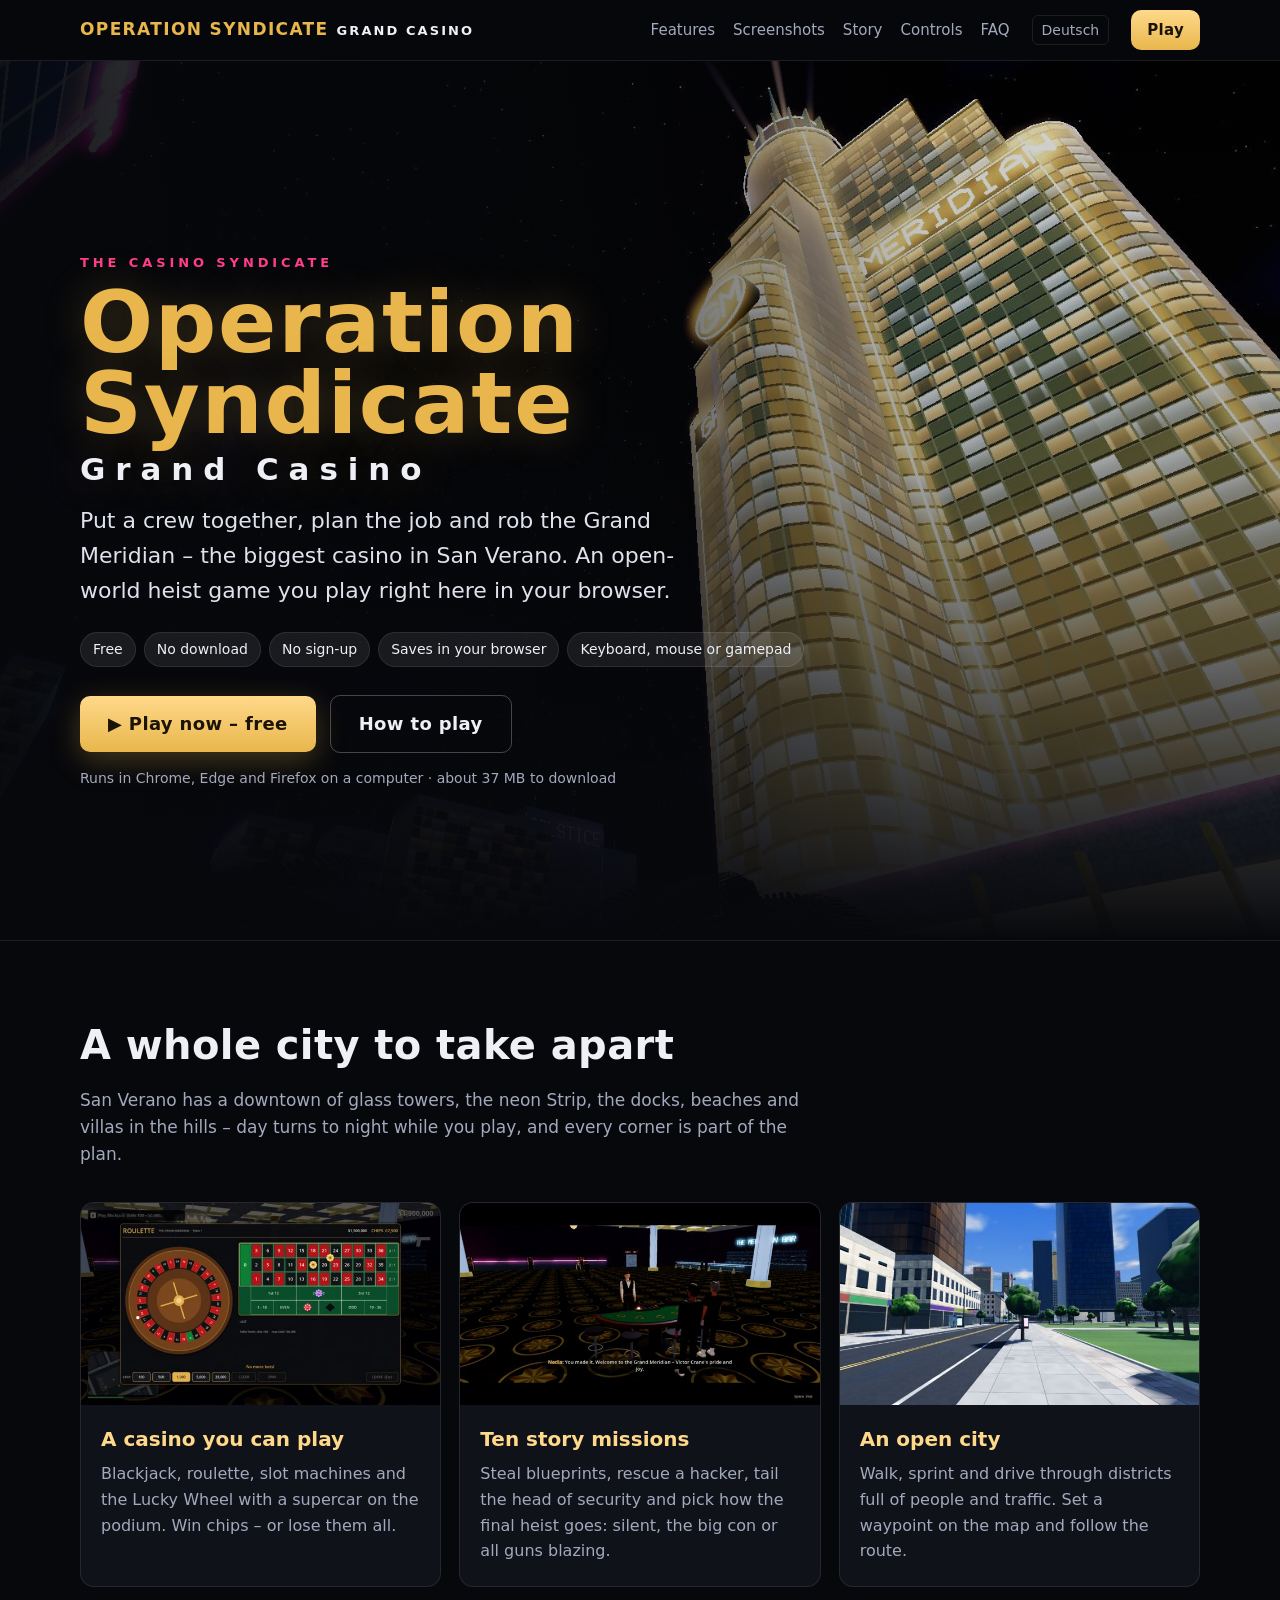
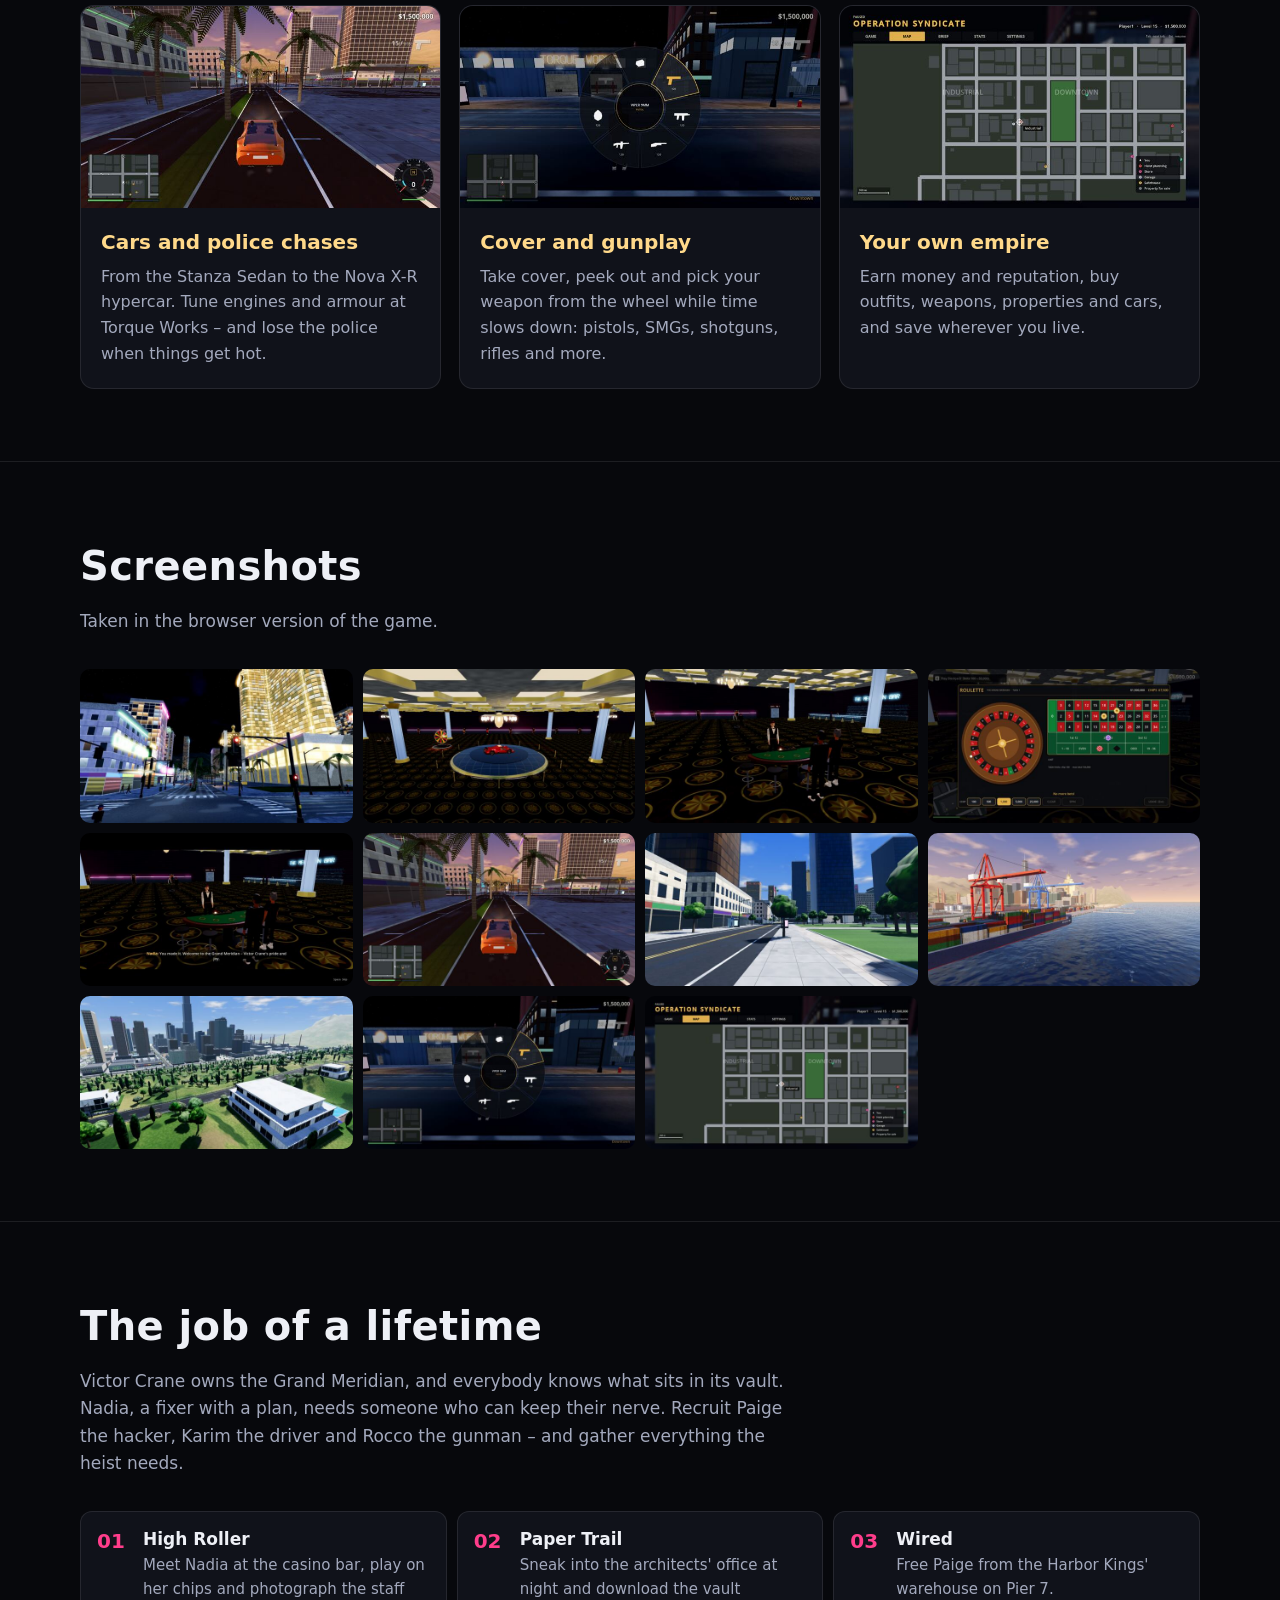
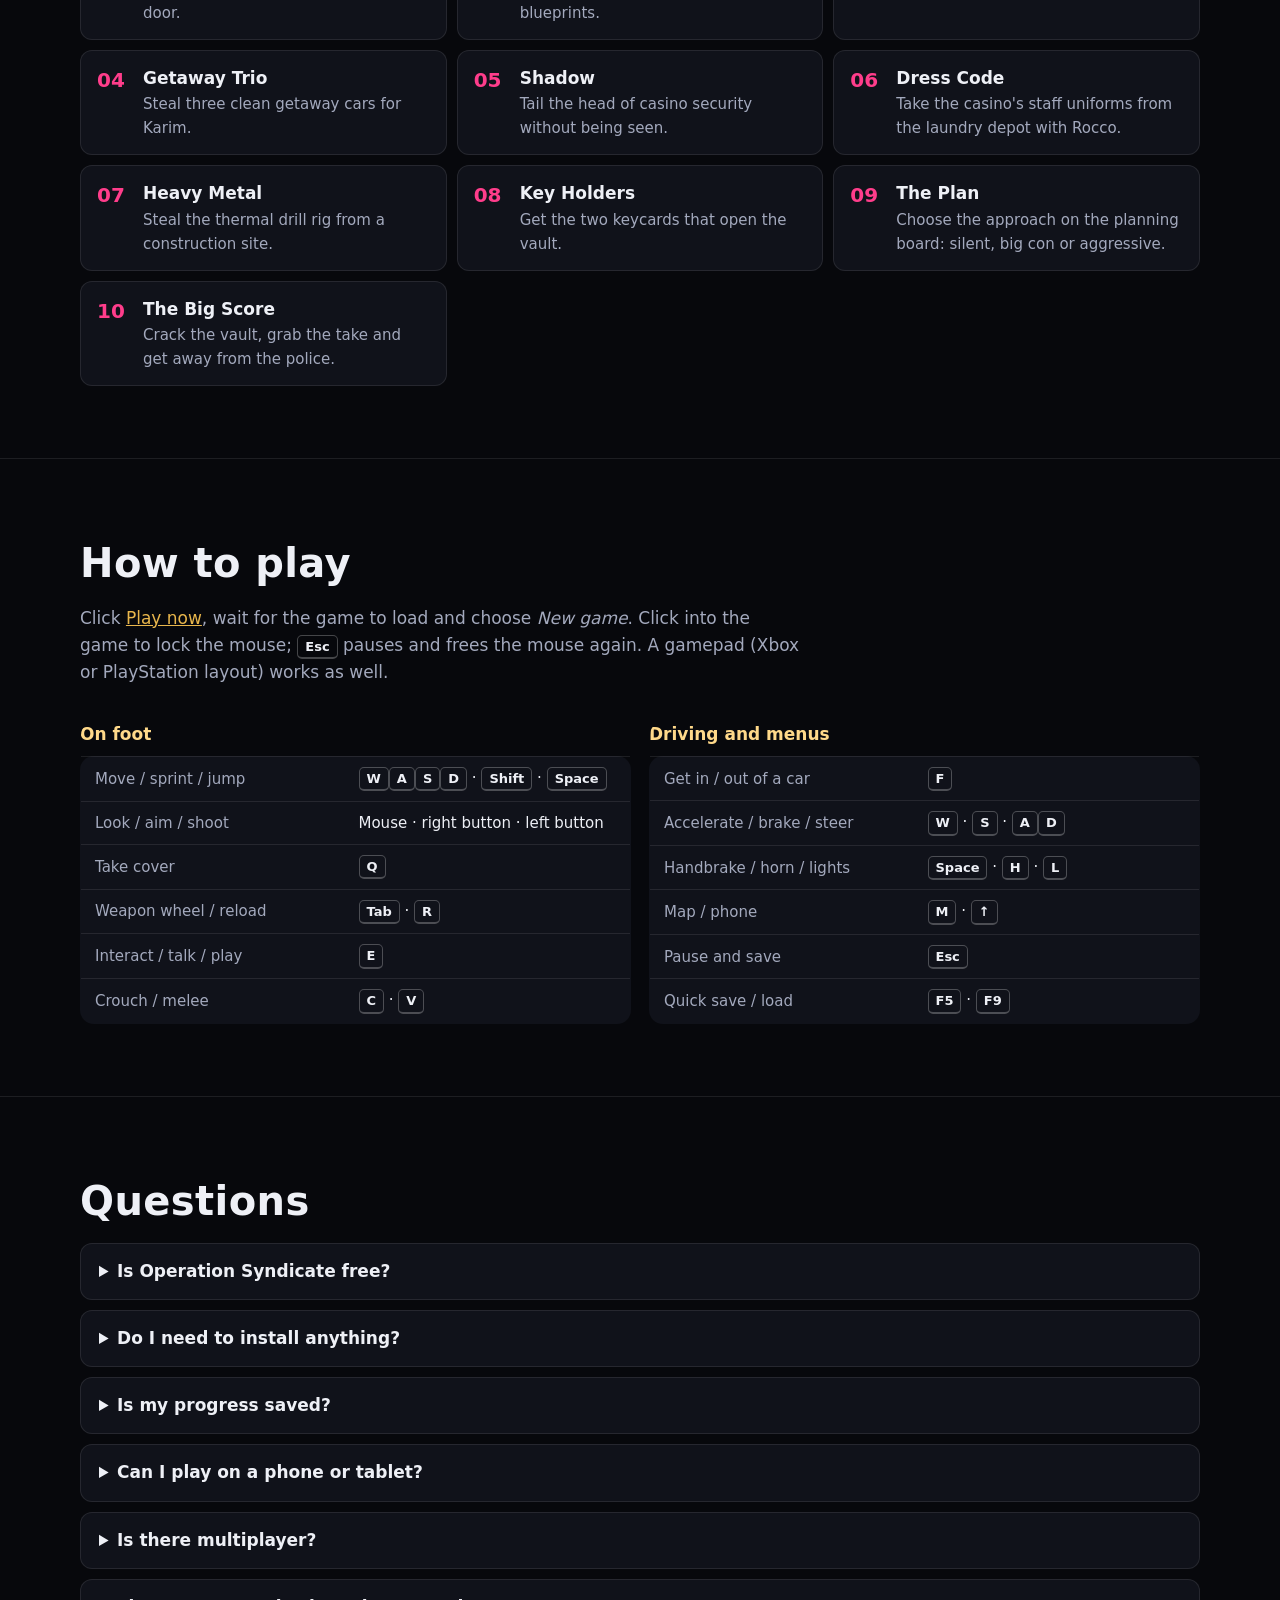
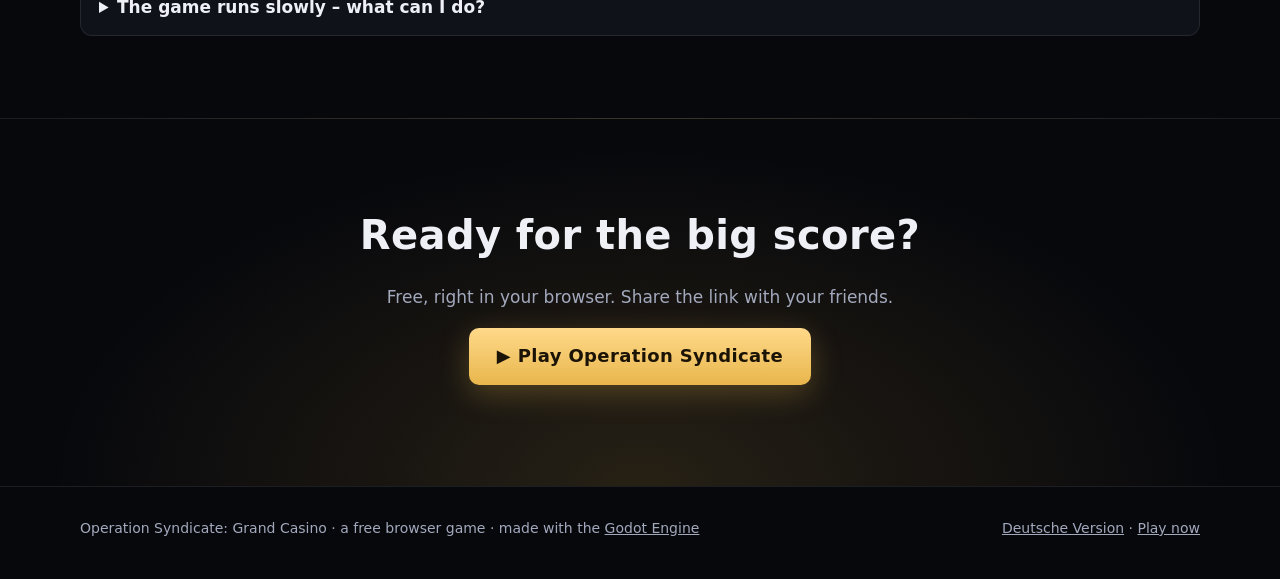
==== index.html @ 33c70cf2 "Publish Operation Syndicate: Grand Casino (browser version and website) Generated with tools/export_" ====
<!DOCTYPE html>
<html lang="en">
<head>
<meta charset="utf-8">
<meta name="viewport" content="width=device-width, initial-scale=1">
<title>Operation Syndicate: Grand Casino – Free Open-World Heist Game in Your Browser</title>
<meta name="description" content="Rob the Grand Meridian casino in Operation Syndicate: an open-world heist game you play free in your browser. Ten story missions, a playable casino, cars, police chases, gunplay – no download, no sign-up.">
<link rel="canonical" href="https://assmannjuri2012-art.github.io/">
<link rel="alternate" hreflang="en" href="https://assmannjuri2012-art.github.io/">
<link rel="alternate" hreflang="de" href="https://assmannjuri2012-art.github.io/de/">
<link rel="alternate" hreflang="x-default" href="https://assmannjuri2012-art.github.io/">
<meta name="robots" content="index, follow, max-image-preview:large">
<meta property="og:type" content="website">
<meta property="og:site_name" content="Operation Syndicate">
<meta property="og:title" content="Operation Syndicate: Grand Casino – play free in your browser">
<meta property="og:description" content="Open-world heist game: ten story missions, a playable casino, cars and police chases. No download, no sign-up.">
<meta property="og:url" content="https://assmannjuri2012-art.github.io/">
<meta property="og:image" content="https://assmannjuri2012-art.github.io/img/og.jpg">
<meta property="og:image:width" content="1200">
<meta property="og:image:height" content="630">
<meta property="og:locale" content="en_US">
<meta property="og:locale:alternate" content="de_DE">
<meta name="twitter:card" content="summary_large_image">
<meta name="twitter:title" content="Operation Syndicate: Grand Casino">
<meta name="twitter:description" content="Open-world heist game – play free in your browser, no download.">
<meta name="twitter:image" content="https://assmannjuri2012-art.github.io/img/og.jpg">
<meta name="theme-color" content="#07080c">
<link rel="icon" type="image/png" sizes="192x192" href="img/icon-192.png">
<link rel="apple-touch-icon" href="img/icon-192.png">
<link rel="preload" as="image" href="img/hero.jpg">
<link rel="stylesheet" href="site.css">
<script type="application/ld+json">
{
	"@context": "https://schema.org",
	"@type": "VideoGame",
	"name": "Operation Syndicate: Grand Casino",
	"alternateName": "Operation Syndicate",
	"url": "https://assmannjuri2012-art.github.io/",
	"image": "https://assmannjuri2012-art.github.io/img/og.jpg",
	"screenshot": ["https://assmannjuri2012-art.github.io/img/strip-night.jpg", "https://assmannjuri2012-art.github.io/img/casino-floor.jpg", "https://assmannjuri2012-art.github.io/img/blackjack.jpg", "https://assmannjuri2012-art.github.io/img/roulette.jpg", "https://assmannjuri2012-art.github.io/img/cutscene.jpg", "https://assmannjuri2012-art.github.io/img/car-sunset.jpg", "https://assmannjuri2012-art.github.io/img/downtown-day.jpg", "https://assmannjuri2012-art.github.io/img/docks-sunset.jpg", "https://assmannjuri2012-art.github.io/img/hillcrest.jpg", "https://assmannjuri2012-art.github.io/img/weapon-wheel.jpg", "https://assmannjuri2012-art.github.io/img/map.jpg"],
	"description": "An open-world heist game you play free in your browser: ten story missions, a playable casino, cars, police chases and gunplay in the city of San Verano.",
	"genre": ["Action", "Open world", "Heist", "Third-person shooter", "Driving"],
	"gamePlatform": ["Web browser", "PC"],
	"applicationCategory": "Game",
	"operatingSystem": "Windows, macOS, Linux, ChromeOS (web browser with WebGL 2)",
	"playMode": "SinglePlayer",
	"inLanguage": "en",
	"isAccessibleForFree": true,
	"datePublished": "2026-10-13",
	"offers": { "@type": "Offer", "price": "0", "priceCurrency": "EUR", "availability": "https://schema.org/InStock", "url": "https://assmannjuri2012-art.github.io/play/" },
	"potentialAction": { "@type": "PlayAction", "target": "https://assmannjuri2012-art.github.io/play/" }
}
</script>
<script type="application/ld+json">
{
	"@context": "https://schema.org",
	"@type": "FAQPage",
	"mainEntity": [
		{ "@type": "Question", "name": "Is Operation Syndicate free?", "acceptedAnswer": { "@type": "Answer", "text": "Yes. The whole game is free to play in your browser – no download, no account, no ads." } },
		{ "@type": "Question", "name": "Do I need to install anything?", "acceptedAnswer": { "@type": "Answer", "text": "No. Open the play page in Chrome, Edge or Firefox on a computer; the game (about 37 MB) loads and starts by itself." } },
		{ "@type": "Question", "name": "Is my progress saved?", "acceptedAnswer": { "@type": "Answer", "text": "Yes, in your browser on this computer. Come back later and press Continue. Clearing the site data of your browser deletes the save." } },
		{ "@type": "Question", "name": "Can I play on a phone or tablet?", "acceptedAnswer": { "@type": "Answer", "text": "The game is made for keyboard and mouse or a gamepad, so a computer is best. Phones and tablets have no touch controls." } },
		{ "@type": "Question", "name": "Is there multiplayer?", "acceptedAnswer": { "@type": "Answer", "text": "Online free roam with friends is part of the desktop version. The browser version is the full single-player game." } }
	]
}
</script>
</head>
<body>
<header class="top">
	<div class="wrap">
		<a class="brand" href="./">OPERATION SYNDICATE<span>GRAND CASINO</span></a>
		<nav class="links" aria-label="Sections">
			<a href="#features">Features</a>
			<a href="#screenshots">Screenshots</a>
			<a href="#story">Story</a>
			<a href="#controls">Controls</a>
			<a href="#faq">FAQ</a>
		</nav>
		<a class="lang" href="de/" hreflang="de" lang="de">Deutsch</a>
		<a class="btn small" href="play/">Play</a>
	</div>
</header>

<main>
<section class="hero" aria-labelledby="title">
	<img class="bg" src="img/hero.jpg" alt="" width="1920" height="1080" fetchpriority="high">
	<div class="wrap">
		<div class="kicker">The Casino Syndicate</div>
		<h1 id="title">Operation Syndicate<small>Grand Casino</small></h1>
		<p class="lead">Put a crew together, plan the job and rob the Grand Meridian – the biggest casino in San Verano. An open-world heist game you play right here in your browser.</p>
		<ul class="badges">
			<li>Free</li><li>No download</li><li>No sign-up</li><li>Saves in your browser</li><li>Keyboard, mouse or gamepad</li>
		</ul>
		<div class="cta">
			<a class="btn" href="play/">&#9654; Play now – free</a>
			<a class="btn ghost" href="#controls">How to play</a>
		</div>
		<p class="note">Runs in Chrome, Edge and Firefox on a computer · about 37 MB to download</p>
	</div>
</section>

<section id="features" aria-labelledby="features-title">
	<div class="wrap">
		<h2 id="features-title">A whole city to take apart</h2>
		<p class="section-lead">San Verano has a downtown of glass towers, the neon Strip, the docks, beaches and villas in the hills – day turns to night while you play, and every corner is part of the plan.</p>
		<div class="grid">
			<article class="card"><img src="img/f-casino.jpg" alt="Roulette in the Grand Meridian: bets on the felt while the ball runs" loading="lazy" width="640" height="360"><div class="body"><h3>A casino you can play</h3><p>Blackjack, roulette, slot machines and the Lucky Wheel with a supercar on the podium. Win chips – or lose them all.</p></div></article>
			<article class="card"><img src="img/f-story.jpg" alt="Nadia welcomes you to the Grand Meridian in the first mission" loading="lazy" width="640" height="360"><div class="body"><h3>Ten story missions</h3><p>Steal blueprints, rescue a hacker, tail the head of security and pick how the final heist goes: silent, the big con or all guns blazing.</p></div></article>
			<article class="card"><img src="img/f-city.jpg" alt="Downtown San Verano by day" loading="lazy" width="640" height="360"><div class="body"><h3>An open city</h3><p>Walk, sprint and drive through districts full of people and traffic. Set a waypoint on the map and follow the route.</p></div></article>
			<article class="card"><img src="img/f-cars.jpg" alt="A sports car on the Strip at sunset" loading="lazy" width="640" height="360"><div class="body"><h3>Cars and police chases</h3><p>From the Stanza Sedan to the Nova X-R hypercar. Tune engines and armour at Torque Works – and lose the police when things get hot.</p></div></article>
			<article class="card"><img src="img/f-action.jpg" alt="The weapon wheel open on a street at night" loading="lazy" width="640" height="360"><div class="body"><h3>Cover and gunplay</h3><p>Take cover, peek out and pick your weapon from the wheel while time slows down: pistols, SMGs, shotguns, rifles and more.</p></div></article>
			<article class="card"><img src="img/f-map.jpg" alt="Pause menu with the city map" loading="lazy" width="640" height="360"><div class="body"><h3>Your own empire</h3><p>Earn money and reputation, buy outfits, weapons, properties and cars, and save wherever you live.</p></div></article>
		</div>
	</div>
</section>

<section id="screenshots" aria-labelledby="shots-title">
	<div class="wrap">
		<h2 id="shots-title">Screenshots</h2>
		<p class="section-lead">Taken in the browser version of the game.</p>
		<div class="gallery">
			<button type="button" data-full="img/strip-night.jpg"><img src="img/t-strip-night.jpg" alt="The Strip at night, with the Grand Meridian at its end" loading="lazy" width="640" height="360"></button>
			<button type="button" data-full="img/casino-floor.jpg"><img src="img/t-casino-floor.jpg" alt="The floor of the Grand Meridian casino" loading="lazy" width="640" height="360"></button>
			<button type="button" data-full="img/blackjack.jpg"><img src="img/t-blackjack.jpg" alt="Blackjack with a croupier" loading="lazy" width="640" height="360"></button>
			<button type="button" data-full="img/roulette.jpg"><img src="img/t-roulette.jpg" alt="Roulette: bets on the felt while the ball runs" loading="lazy" width="640" height="360"></button>
			<button type="button" data-full="img/cutscene.jpg"><img src="img/t-cutscene.jpg" alt="Mission 1 begins: Nadia at the Grand Meridian" loading="lazy" width="640" height="360"></button>
			<button type="button" data-full="img/car-sunset.jpg"><img src="img/t-car-sunset.jpg" alt="A sports car on the Strip at sunset" loading="lazy" width="640" height="360"></button>
			<button type="button" data-full="img/downtown-day.jpg"><img src="img/t-downtown-day.jpg" alt="Downtown towers by day" loading="lazy" width="640" height="360"></button>
			<button type="button" data-full="img/docks-sunset.jpg"><img src="img/t-docks-sunset.jpg" alt="The docks at sunset" loading="lazy" width="640" height="360"></button>
			<button type="button" data-full="img/hillcrest.jpg"><img src="img/t-hillcrest.jpg" alt="Villas in the Hillcrest hills" loading="lazy" width="640" height="360"></button>
			<button type="button" data-full="img/weapon-wheel.jpg"><img src="img/t-weapon-wheel.jpg" alt="The weapon wheel – time slows while you choose" loading="lazy" width="640" height="360"></button>
			<button type="button" data-full="img/map.jpg"><img src="img/t-map.jpg" alt="The city map in the pause menu" loading="lazy" width="640" height="360"></button>
		</div>
	</div>
</section>

<section id="story" aria-labelledby="story-title">
	<div class="wrap">
		<h2 id="story-title">The job of a lifetime</h2>
		<p class="section-lead">Victor Crane owns the Grand Meridian, and everybody knows what sits in its vault. Nadia, a fixer with a plan, needs someone who can keep their nerve. Recruit Paige the hacker, Karim the driver and Rocco the gunman – and gather everything the heist needs.</p>
		<ol class="missions">
			<li><b>High Roller</b>Meet Nadia at the casino bar, play on her chips and photograph the staff door.</li>
			<li><b>Paper Trail</b>Sneak into the architects' office at night and download the vault blueprints.</li>
			<li><b>Wired</b>Free Paige from the Harbor Kings' warehouse on Pier 7.</li>
			<li><b>Getaway Trio</b>Steal three clean getaway cars for Karim.</li>
			<li><b>Shadow</b>Tail the head of casino security without being seen.</li>
			<li><b>Dress Code</b>Take the casino's staff uniforms from the laundry depot with Rocco.</li>
			<li><b>Heavy Metal</b>Steal the thermal drill rig from a construction site.</li>
			<li><b>Key Holders</b>Get the two keycards that open the vault.</li>
			<li><b>The Plan</b>Choose the approach on the planning board: silent, big con or aggressive.</li>
			<li><b>The Big Score</b>Crack the vault, grab the take and get away from the police.</li>
		</ol>
	</div>
</section>

<section id="controls" aria-labelledby="controls-title">
	<div class="wrap">
		<h2 id="controls-title">How to play</h2>
		<p class="section-lead">Click <a href="play/">Play now</a>, wait for the game to load and choose <em>New game</em>. Click into the game to lock the mouse; <kbd>Esc</kbd> pauses and frees the mouse again. A gamepad (Xbox or PlayStation layout) works as well.</p>
		<div class="controls">
			<table>
				<caption>On foot</caption>
				<tr><td>Move / sprint / jump</td><td><kbd>W</kbd><kbd>A</kbd><kbd>S</kbd><kbd>D</kbd> · <kbd>Shift</kbd> · <kbd>Space</kbd></td></tr>
				<tr><td>Look / aim / shoot</td><td>Mouse · right button · left button</td></tr>
				<tr><td>Take cover</td><td><kbd>Q</kbd></td></tr>
				<tr><td>Weapon wheel / reload</td><td><kbd>Tab</kbd> · <kbd>R</kbd></td></tr>
				<tr><td>Interact / talk / play</td><td><kbd>E</kbd></td></tr>
				<tr><td>Crouch / melee</td><td><kbd>C</kbd> · <kbd>V</kbd></td></tr>
			</table>
			<table>
				<caption>Driving and menus</caption>
				<tr><td>Get in / out of a car</td><td><kbd>F</kbd></td></tr>
				<tr><td>Accelerate / brake / steer</td><td><kbd>W</kbd> · <kbd>S</kbd> · <kbd>A</kbd><kbd>D</kbd></td></tr>
				<tr><td>Handbrake / horn / lights</td><td><kbd>Space</kbd> · <kbd>H</kbd> · <kbd>L</kbd></td></tr>
				<tr><td>Map / phone</td><td><kbd>M</kbd> · <kbd>&uarr;</kbd></td></tr>
				<tr><td>Pause and save</td><td><kbd>Esc</kbd></td></tr>
				<tr><td>Quick save / load</td><td><kbd>F5</kbd> · <kbd>F9</kbd></td></tr>
			</table>
		</div>
	</div>
</section>

<section id="faq" aria-labelledby="faq-title">
	<div class="wrap">
		<h2 id="faq-title">Questions</h2>
		<details><summary>Is Operation Syndicate free?</summary><p>Yes. The whole game is free to play in your browser – no download, no account, no ads.</p></details>
		<details><summary>Do I need to install anything?</summary><p>No. Open the play page in Chrome, Edge or Firefox on a computer; the game (about 37 MB) loads and starts by itself. Your browser needs WebGL 2, which every current browser has.</p></details>
		<details><summary>Is my progress saved?</summary><p>Yes, in your browser on this computer. Come back later and press <em>Continue</em>. Clearing the site data of your browser deletes the save.</p></details>
		<details><summary>Can I play on a phone or tablet?</summary><p>The game is made for keyboard and mouse or a gamepad, so a computer is best. Phones and tablets have no touch controls.</p></details>
		<details><summary>Is there multiplayer?</summary><p>Online free roam with friends is part of the desktop version. The browser version is the full single-player game.</p></details>
		<details><summary>The game runs slowly – what can I do?</summary><p>Open <em>Settings</em> in the menu and lower the graphics quality. Closing other tabs helps too. A computer with a dedicated or recent integrated graphics chip runs it best.</p></details>
	</div>
</section>

<section class="final">
	<div class="wrap">
		<h2>Ready for the big score?</h2>
		<p>Free, right in your browser. Share the link with your friends.</p>
		<p><a class="btn" href="play/">&#9654; Play Operation Syndicate</a></p>
	</div>
</section>
</main>

<div class="lightbox" role="dialog" aria-modal="true" aria-label="Screenshot">
	<button class="close" aria-label="Close">&times;</button>
	<button class="nav prev" aria-label="Previous screenshot">&lsaquo;</button>
	<figure><img src="" alt=""><figcaption></figcaption></figure>
	<button class="nav next" aria-label="Next screenshot">&rsaquo;</button>
</div>

<footer>
	<div class="wrap">
		<span>Operation Syndicate: Grand Casino · a free browser game · made with the <a href="https://godotengine.org" rel="noopener">Godot Engine</a></span>
		<span><a href="de/" hreflang="de">Deutsche Version</a> · <a href="play/">Play now</a></span>
	</div>
</footer>
<script src="site.js" defer></script>
</body>
</html>
---- site.css ----
:root {
	--gold: #e8b64c;
	--gold-2: #ffd98a;
	--pink: #ff3d8b;
	--text: #eef0f6;
	--dim: #a3a9bd;
	--bg: #07080c;
	--card: #10121a;
	--line: rgba(255, 255, 255, 0.09);
	--radius: 14px;
	--max: 1160px;
}
* { box-sizing: border-box; }
html { scroll-behavior: smooth; }
body {
	margin: 0;
	background: var(--bg);
	color: var(--text);
	font: 17px/1.6 system-ui, -apple-system, "Segoe UI", Roboto, Arial, sans-serif;
	-webkit-font-smoothing: antialiased;
}
img { max-width: 100%; display: block; }
a { color: var(--gold); }
a:hover { color: var(--gold-2); }
.wrap { max-width: var(--max); margin: 0 auto; padding: 0 20px; }

/* Header */
header.top {
	position: sticky;
	top: 0;
	z-index: 10;
	background: rgba(7, 8, 12, 0.82);
	backdrop-filter: blur(10px);
	-webkit-backdrop-filter: blur(10px);
	border-bottom: 1px solid var(--line);
}
header.top .wrap { display: flex; align-items: center; gap: 22px; height: 60px; }
.brand { color: var(--gold); font-weight: 800; letter-spacing: 0.08em; text-decoration: none; white-space: nowrap; }
.brand span { color: var(--text); font-weight: 600; letter-spacing: 0.16em; font-size: 13px; margin-left: 8px; }
nav.links { display: flex; gap: 18px; margin-left: auto; }
nav.links a { color: var(--dim); text-decoration: none; font-size: 15px; }
nav.links a:hover { color: var(--text); }
.lang { color: var(--dim); font-size: 14px; text-decoration: none; border: 1px solid var(--line); padding: 3px 9px; border-radius: 6px; }
.btn {
	display: inline-flex;
	align-items: center;
	gap: 10px;
	padding: 14px 28px;
	border-radius: 10px;
	background: linear-gradient(180deg, var(--gold-2), var(--gold));
	color: #1b1406;
	font-weight: 800;
	font-size: 18px;
	letter-spacing: 0.02em;
	text-decoration: none;
	box-shadow: 0 8px 30px rgba(232, 182, 76, 0.28);
	transition: transform 0.15s ease, box-shadow 0.15s ease;
}
.btn:hover { color: #1b1406; transform: translateY(-1px); box-shadow: 0 12px 36px rgba(232, 182, 76, 0.4); }
.btn.small { padding: 8px 16px; font-size: 15px; box-shadow: none; }
.btn.ghost { background: transparent; color: var(--text); border: 1px solid rgba(255, 255, 255, 0.25); box-shadow: none; }
.btn.ghost:hover { border-color: var(--gold); color: var(--gold); }

/* Hero */
.hero { position: relative; min-height: min(86vh, 760px); display: flex; align-items: flex-end; overflow: hidden; }
.hero picture, .hero > img.bg { position: absolute; inset: 0; }
.hero img.bg, .hero picture img { width: 100%; height: 100%; object-fit: cover; }
.hero::after {
	content: "";
	position: absolute;
	inset: 0;
	background:
		linear-gradient(180deg, rgba(7, 8, 12, 0.15) 0%, rgba(7, 8, 12, 0.35) 45%, var(--bg) 100%),
		linear-gradient(90deg, rgba(7, 8, 12, 0.92) 0%, rgba(7, 8, 12, 0.6) 42%, rgba(7, 8, 12, 0) 72%);
}
.hero .wrap { position: relative; z-index: 1; padding-bottom: 64px; padding-top: 120px; width: 100%; }
.kicker { color: var(--pink); font-weight: 800; letter-spacing: 0.3em; font-size: 13px; text-transform: uppercase; }
h1 {
	max-width: 10ch;
	margin: 8px 0 6px;
	font-size: clamp(42px, 7.4vw, 86px);
	line-height: 0.95;
	letter-spacing: 0.02em;
	color: var(--gold);
	text-shadow: 0 0 40px rgba(232, 182, 76, 0.25);
}
h1 small { display: block; white-space: nowrap; color: var(--text); font-size: 0.36em; letter-spacing: 0.32em; margin-top: 10px; font-weight: 700; }
.lead { font-size: clamp(18px, 2.2vw, 22px); max-width: 640px; color: #dfe2ec; margin: 18px 0 24px; }
.badges { display: flex; flex-wrap: wrap; gap: 8px; margin: 0 0 28px; padding: 0; list-style: none; }
.badges li { font-size: 14px; padding: 5px 12px; border-radius: 999px; background: rgba(255, 255, 255, 0.08); border: 1px solid var(--line); }
.cta { display: flex; flex-wrap: wrap; gap: 14px; align-items: center; }
.note { color: var(--dim); font-size: 14px; margin-top: 14px; }

/* Sections */
section { padding: 72px 0; }
section + section { border-top: 1px solid var(--line); }
h2 { font-size: clamp(28px, 3.6vw, 40px); margin: 0 0 10px; letter-spacing: 0.01em; }
.section-lead { color: var(--dim); max-width: 720px; margin: 0 0 34px; }
.grid { display: grid; gap: 18px; grid-template-columns: repeat(auto-fill, minmax(320px, 1fr)); }
.card { background: var(--card); border: 1px solid var(--line); border-radius: var(--radius); overflow: hidden; }
.card img { aspect-ratio: 16 / 9; object-fit: cover; width: 100%; height: auto; }
.card .body { padding: 18px 20px 22px; }
.card h3 { margin: 0 0 6px; font-size: 20px; color: var(--gold-2); }
.card p { margin: 0; color: var(--dim); font-size: 16px; }

/* Gallery */
.gallery { display: grid; gap: 10px; grid-template-columns: repeat(auto-fill, minmax(260px, 1fr)); }
.gallery button { display: block; padding: 0; border: 0; background: none; cursor: zoom-in; border-radius: 10px; overflow: hidden; position: relative; align-self: start; }
.gallery img { aspect-ratio: 16 / 9; object-fit: cover; width: 100%; height: auto; transition: transform 0.3s ease; }
.gallery button:hover img, .gallery button:focus-visible img { transform: scale(1.04); }
.gallery button:focus-visible { outline: 2px solid var(--gold); outline-offset: 2px; }
.lightbox { position: fixed; inset: 0; z-index: 50; background: rgba(0, 0, 0, 0.92); display: none; align-items: center; justify-content: center; padding: 20px; }
.lightbox.open { display: flex; }
.lightbox figure { margin: 0; max-width: min(1400px, 100%); }
.lightbox img { max-height: 82vh; margin: 0 auto; border-radius: 8px; }
.lightbox figcaption { color: var(--dim); text-align: center; margin-top: 10px; font-size: 15px; }
.lightbox .nav { position: absolute; top: 50%; transform: translateY(-50%); background: rgba(255, 255, 255, 0.1); border: 0; color: var(--text); font-size: 30px; width: 52px; height: 52px; border-radius: 50%; cursor: pointer; }
.lightbox .prev { left: 14px; }
.lightbox .next { right: 14px; }
.lightbox .close { position: absolute; top: 14px; right: 14px; background: none; border: 0; color: var(--text); font-size: 34px; cursor: pointer; }

/* Missions */
ol.missions { list-style: none; padding: 0; margin: 0; display: grid; gap: 10px; grid-template-columns: repeat(auto-fill, minmax(340px, 1fr)); counter-reset: m; }
ol.missions li { counter-increment: m; background: var(--card); border: 1px solid var(--line); border-radius: 12px; padding: 14px 16px 14px 62px; position: relative; color: var(--dim); font-size: 15px; }
ol.missions li::before { content: counter(m, decimal-leading-zero); position: absolute; left: 16px; top: 13px; font-weight: 800; font-size: 20px; color: var(--pink); }
ol.missions b { display: block; color: var(--text); font-size: 17px; }

/* Controls */
.controls { display: grid; gap: 18px; grid-template-columns: repeat(auto-fit, minmax(300px, 1fr)); }
table { width: 100%; border-collapse: collapse; background: var(--card); border: 1px solid var(--line); border-radius: var(--radius); overflow: hidden; }
caption { text-align: left; font-weight: 700; color: var(--gold-2); padding: 0 0 8px; }
td { padding: 9px 14px; border-top: 1px solid var(--line); font-size: 15px; }
tr:first-child td { border-top: 0; }
td:first-child { color: var(--dim); width: 48%; }
kbd { display: inline-block; min-width: 22px; padding: 1px 7px; border: 1px solid rgba(255, 255, 255, 0.25); border-bottom-width: 2px; border-radius: 5px; font: 600 13px/1.5 system-ui, sans-serif; text-align: center; color: var(--text); }

/* FAQ */
details { background: var(--card); border: 1px solid var(--line); border-radius: 12px; padding: 14px 18px; margin-bottom: 10px; }
summary { cursor: pointer; font-weight: 700; }
details p { color: var(--dim); margin: 10px 0 0; }

/* Final CTA + footer */
.final { text-align: center; padding: 84px 0; background: radial-gradient(ellipse at 50% 100%, rgba(232, 182, 76, 0.14), transparent 65%); }
.final p { color: var(--dim); }
footer { border-top: 1px solid var(--line); padding: 30px 0 40px; color: var(--dim); font-size: 14px; }
footer .wrap { display: flex; flex-wrap: wrap; gap: 12px 26px; justify-content: space-between; }
footer a { color: var(--dim); }

@media (max-width: 1040px) {
	nav.links { display: none; }
	.lang { margin-left: auto; }
	/* The text covers the whole width here: darken the picture evenly. */
	.hero img.bg { object-position: 72% center; }
	.hero::after {
		background: linear-gradient(180deg, rgba(7, 8, 12, 0.55) 0%, rgba(7, 8, 12, 0.72) 55%, var(--bg) 100%);
	}
}
@media (max-width: 760px) {
	header.top .wrap { gap: 10px; }
	.brand { font-size: 13px; letter-spacing: 0.03em; }
	.brand span { display: none; }
	.lang { padding: 3px 7px; font-size: 13px; }
	.btn.small { padding: 7px 12px; font-size: 14px; }
	section { padding: 54px 0; }
	.hero .wrap { padding-bottom: 40px; padding-top: 90px; }
	ol.missions, .grid { grid-template-columns: 1fr; }
	.gallery { grid-template-columns: repeat(2, 1fr); gap: 8px; }
	td { padding: 8px 10px; }
}
@media (max-width: 400px) {
	.wrap { padding: 0 14px; }
	header.top .wrap { gap: 8px; }
	.brand { font-size: 12px; letter-spacing: 0.02em; }
}
@media (max-width: 340px) {
	/* The language switch stays in the footer. */
	.lang { display: none; }
	.btn.small { margin-left: auto; }
}
@media (prefers-reduced-motion: reduce) {
	html { scroll-behavior: auto; }
	* { transition: none !important; }
}
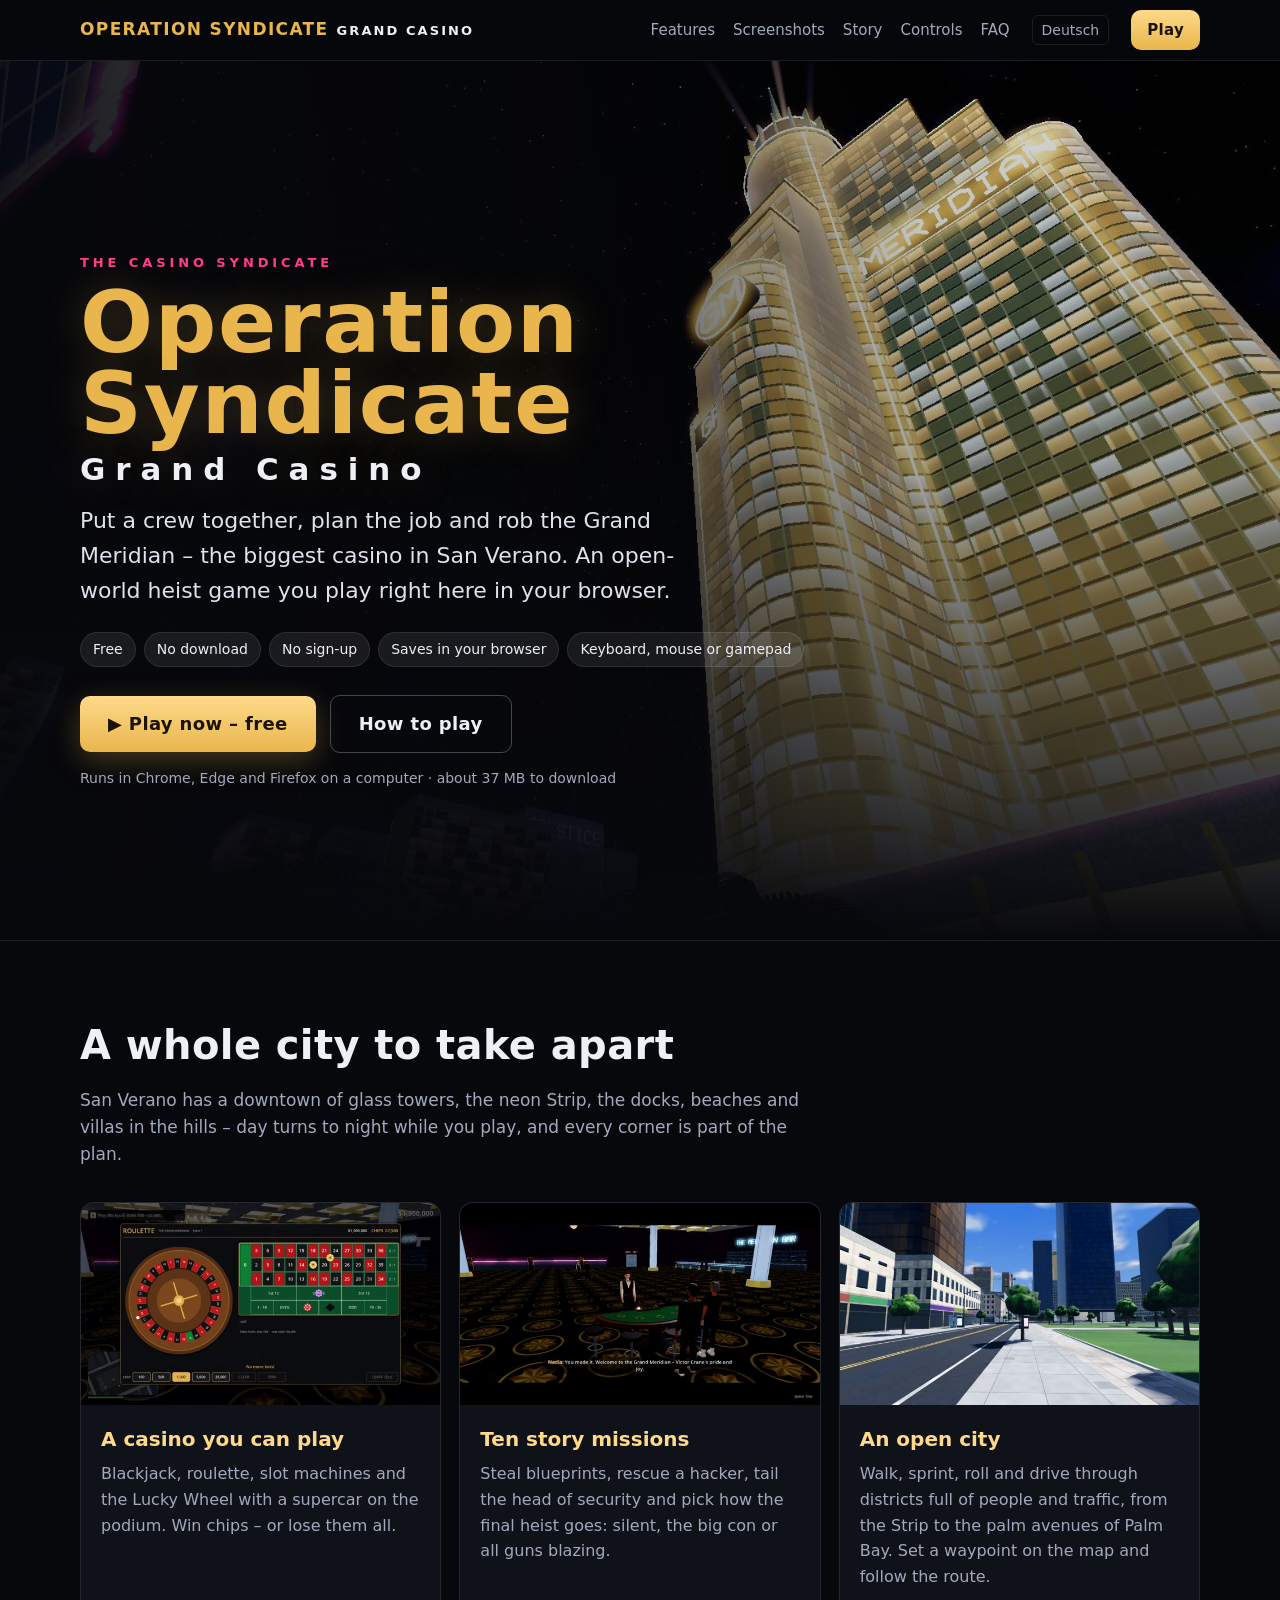
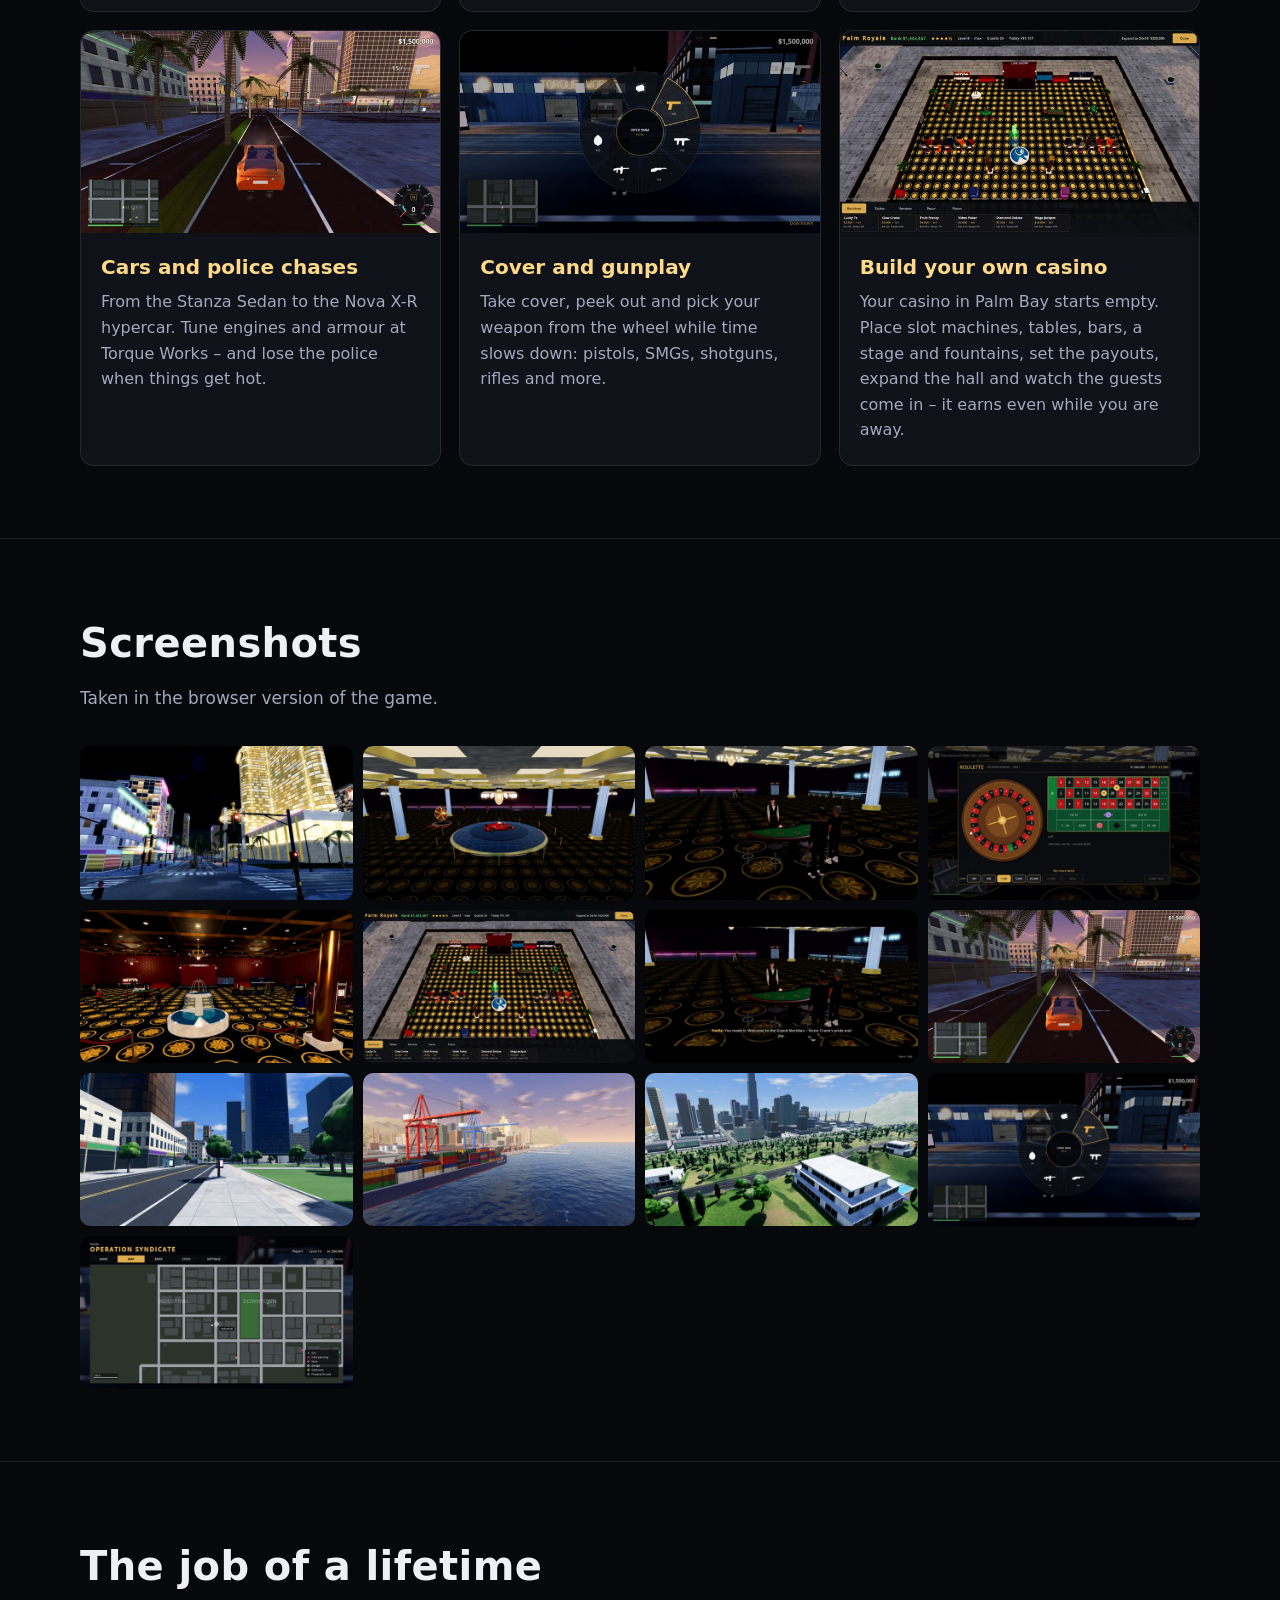
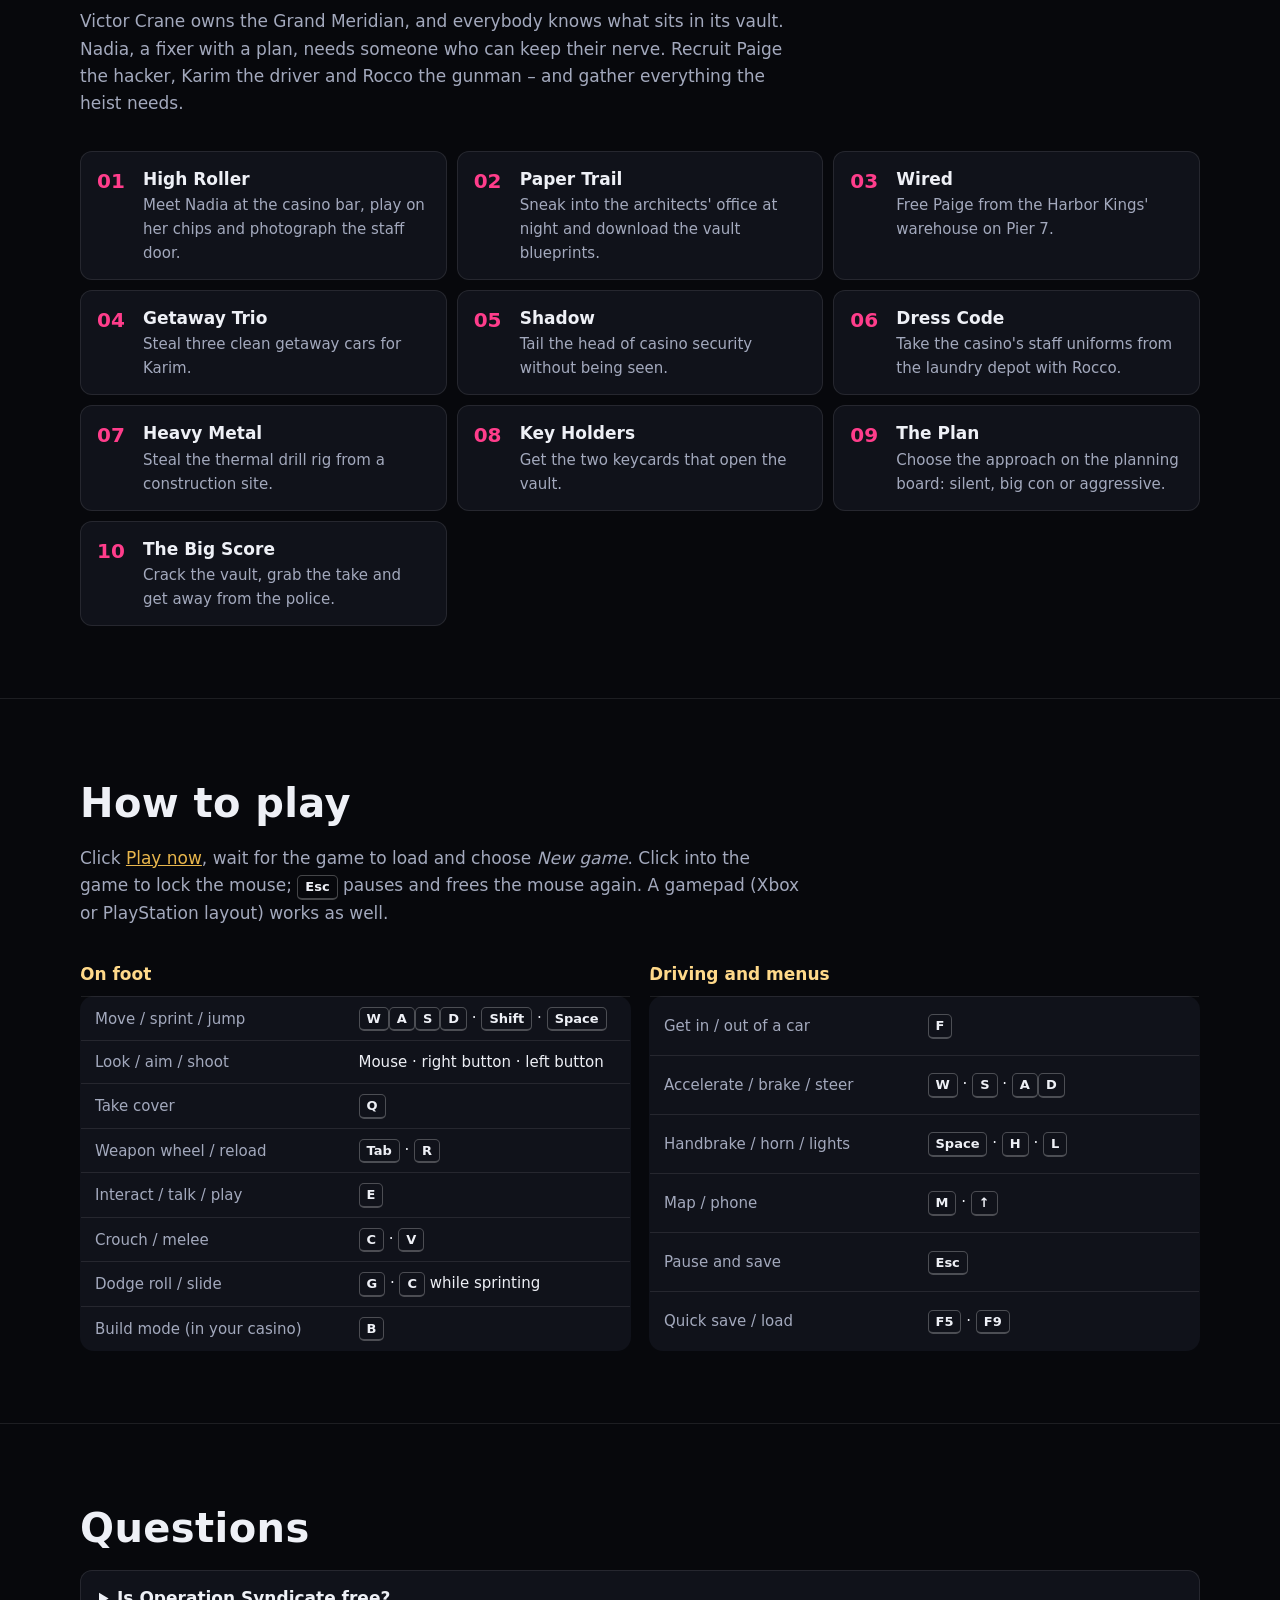
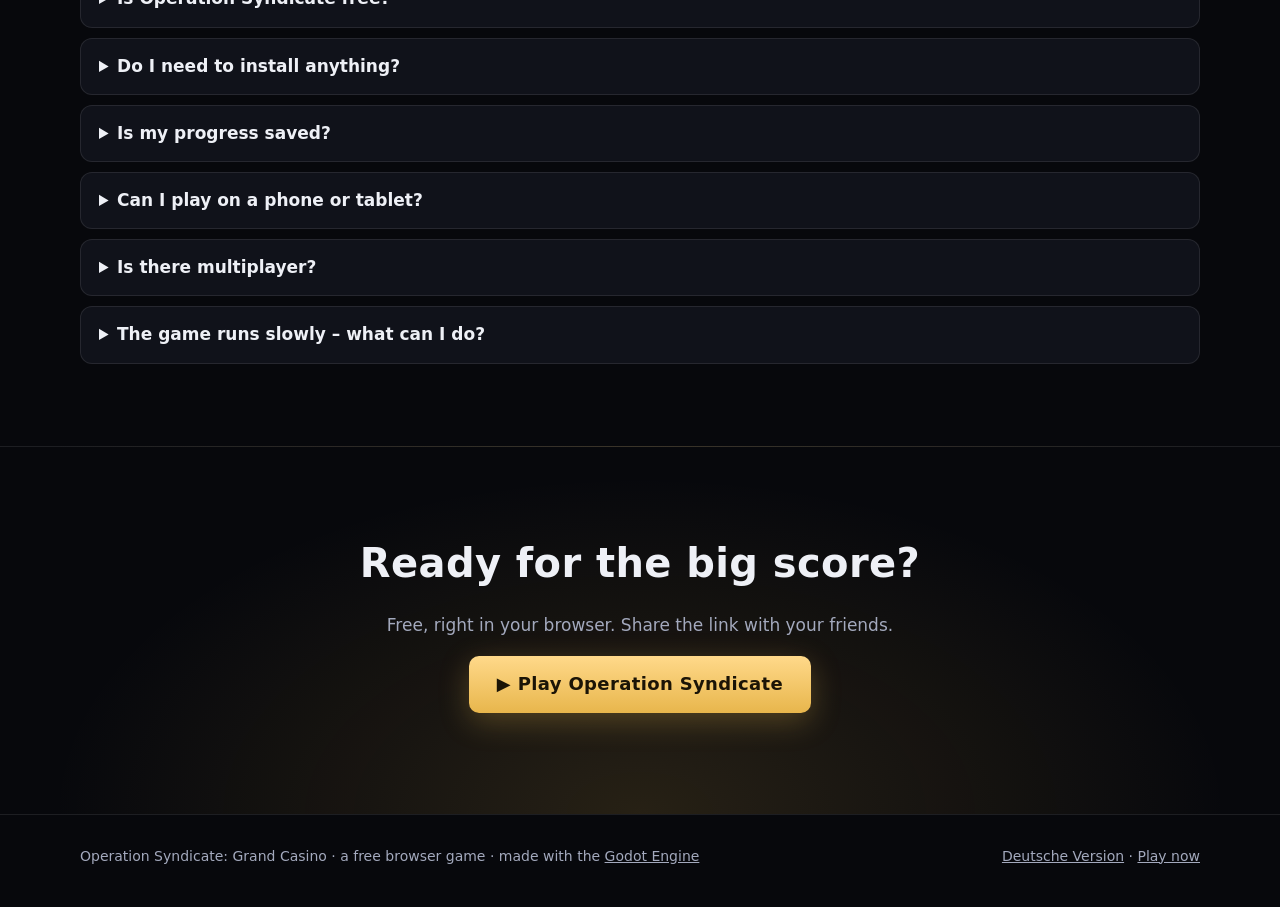
==== commit b5bce643: "Update: build your own casino in Palm Bay, bigger map, lighter crowds Co-Authored-By: Claude Opus 5." ====
--- a/index.html
+++ b/index.html
@@ -4,7 +4,7 @@
 <meta charset="utf-8">
 <meta name="viewport" content="width=device-width, initial-scale=1">
 <title>Operation Syndicate: Grand Casino – Free Open-World Heist Game in Your Browser</title>
-<meta name="description" content="Rob the Grand Meridian casino in Operation Syndicate: an open-world heist game you play free in your browser. Ten story missions, a playable casino, cars, police chases, gunplay – no download, no sign-up.">
+<meta name="description" content="Rob the Grand Meridian casino in Operation Syndicate: an open-world heist game you play free in your browser. Ten story missions, a playable casino, your own casino to build, cars, police chases, gunplay – no download, no sign-up.">
 <link rel="canonical" href="https://assmannjuri2012-art.github.io/">
 <link rel="alternate" hreflang="en" href="https://assmannjuri2012-art.github.io/">
 <link rel="alternate" hreflang="de" href="https://assmannjuri2012-art.github.io/de/">
@@ -37,8 +37,8 @@
 	"alternateName": "Operation Syndicate",
 	"url": "https://assmannjuri2012-art.github.io/",
 	"image": "https://assmannjuri2012-art.github.io/img/og.jpg",
-	"screenshot": ["https://assmannjuri2012-art.github.io/img/strip-night.jpg", "https://assmannjuri2012-art.github.io/img/casino-floor.jpg", "https://assmannjuri2012-art.github.io/img/blackjack.jpg", "https://assmannjuri2012-art.github.io/img/roulette.jpg", "https://assmannjuri2012-art.github.io/img/cutscene.jpg", "https://assmannjuri2012-art.github.io/img/car-sunset.jpg", "https://assmannjuri2012-art.github.io/img/downtown-day.jpg", "https://assmannjuri2012-art.github.io/img/docks-sunset.jpg", "https://assmannjuri2012-art.github.io/img/hillcrest.jpg", "https://assmannjuri2012-art.github.io/img/weapon-wheel.jpg", "https://assmannjuri2012-art.github.io/img/map.jpg"],
-	"description": "An open-world heist game you play free in your browser: ten story missions, a playable casino, cars, police chases and gunplay in the city of San Verano.",
+	"screenshot": ["https://assmannjuri2012-art.github.io/img/strip-night.jpg", "https://assmannjuri2012-art.github.io/img/casino-floor.jpg", "https://assmannjuri2012-art.github.io/img/blackjack.jpg", "https://assmannjuri2012-art.github.io/img/roulette.jpg", "https://assmannjuri2012-art.github.io/img/my-casino.jpg", "https://assmannjuri2012-art.github.io/img/builder.jpg", "https://assmannjuri2012-art.github.io/img/cutscene.jpg", "https://assmannjuri2012-art.github.io/img/car-sunset.jpg", "https://assmannjuri2012-art.github.io/img/downtown-day.jpg", "https://assmannjuri2012-art.github.io/img/docks-sunset.jpg", "https://assmannjuri2012-art.github.io/img/hillcrest.jpg", "https://assmannjuri2012-art.github.io/img/weapon-wheel.jpg", "https://assmannjuri2012-art.github.io/img/map.jpg"],
+	"description": "An open-world heist game you play free in your browser: ten story missions, a playable casino, your own casino to build, cars, police chases and gunplay in the city of San Verano.",
 	"genre": ["Action", "Open world", "Heist", "Third-person shooter", "Driving"],
 	"gamePlatform": ["Web browser", "PC"],
 	"applicationCategory": "Game",
@@ -46,7 +46,7 @@
 	"playMode": "SinglePlayer",
 	"inLanguage": "en",
 	"isAccessibleForFree": true,
-	"datePublished": "2026-10-13",
+	"datePublished": "2026-10-16",
 	"offers": { "@type": "Offer", "price": "0", "priceCurrency": "EUR", "availability": "https://schema.org/InStock", "url": "https://assmannjuri2012-art.github.io/play/" },
 	"potentialAction": { "@type": "PlayAction", "target": "https://assmannjuri2012-art.github.io/play/" }
 }
@@ -106,10 +106,10 @@
 		<div class="grid">
 			<article class="card"><img src="img/f-casino.jpg" alt="Roulette in the Grand Meridian: bets on the felt while the ball runs" loading="lazy" width="640" height="360"><div class="body"><h3>A casino you can play</h3><p>Blackjack, roulette, slot machines and the Lucky Wheel with a supercar on the podium. Win chips – or lose them all.</p></div></article>
 			<article class="card"><img src="img/f-story.jpg" alt="Nadia welcomes you to the Grand Meridian in the first mission" loading="lazy" width="640" height="360"><div class="body"><h3>Ten story missions</h3><p>Steal blueprints, rescue a hacker, tail the head of security and pick how the final heist goes: silent, the big con or all guns blazing.</p></div></article>
-			<article class="card"><img src="img/f-city.jpg" alt="Downtown San Verano by day" loading="lazy" width="640" height="360"><div class="body"><h3>An open city</h3><p>Walk, sprint and drive through districts full of people and traffic. Set a waypoint on the map and follow the route.</p></div></article>
+			<article class="card"><img src="img/f-city.jpg" alt="Downtown San Verano by day" loading="lazy" width="640" height="360"><div class="body"><h3>An open city</h3><p>Walk, sprint, roll and drive through districts full of people and traffic, from the Strip to the palm avenues of Palm Bay. Set a waypoint on the map and follow the route.</p></div></article>
 			<article class="card"><img src="img/f-cars.jpg" alt="A sports car on the Strip at sunset" loading="lazy" width="640" height="360"><div class="body"><h3>Cars and police chases</h3><p>From the Stanza Sedan to the Nova X-R hypercar. Tune engines and armour at Torque Works – and lose the police when things get hot.</p></div></article>
 			<article class="card"><img src="img/f-action.jpg" alt="The weapon wheel open on a street at night" loading="lazy" width="640" height="360"><div class="body"><h3>Cover and gunplay</h3><p>Take cover, peek out and pick your weapon from the wheel while time slows down: pistols, SMGs, shotguns, rifles and more.</p></div></article>
-			<article class="card"><img src="img/f-map.jpg" alt="Pause menu with the city map" loading="lazy" width="640" height="360"><div class="body"><h3>Your own empire</h3><p>Earn money and reputation, buy outfits, weapons, properties and cars, and save wherever you live.</p></div></article>
+			<article class="card"><img src="img/f-builder.jpg" alt="Build mode in your own casino: the catalog and a slot machine being placed" loading="lazy" width="640" height="360"><div class="body"><h3>Build your own casino</h3><p>Your casino in Palm Bay starts empty. Place slot machines, tables, bars, a stage and fountains, set the payouts, expand the hall and watch the guests come in – it earns even while you are away.</p></div></article>
 		</div>
 	</div>
 </section>
@@ -123,6 +123,8 @@
 			<button type="button" data-full="img/casino-floor.jpg"><img src="img/t-casino-floor.jpg" alt="The floor of the Grand Meridian casino" loading="lazy" width="640" height="360"></button>
 			<button type="button" data-full="img/blackjack.jpg"><img src="img/t-blackjack.jpg" alt="Blackjack with a croupier" loading="lazy" width="640" height="360"></button>
 			<button type="button" data-full="img/roulette.jpg"><img src="img/t-roulette.jpg" alt="Roulette: bets on the felt while the ball runs" loading="lazy" width="640" height="360"></button>
+			<button type="button" data-full="img/my-casino.jpg"><img src="img/t-my-casino.jpg" alt="Your own casino in Palm Bay, full of guests" loading="lazy" width="640" height="360"></button>
+			<button type="button" data-full="img/builder.jpg"><img src="img/t-builder.jpg" alt="Build mode: place machines, tables and decor" loading="lazy" width="640" height="360"></button>
 			<button type="button" data-full="img/cutscene.jpg"><img src="img/t-cutscene.jpg" alt="Mission 1 begins: Nadia at the Grand Meridian" loading="lazy" width="640" height="360"></button>
 			<button type="button" data-full="img/car-sunset.jpg"><img src="img/t-car-sunset.jpg" alt="A sports car on the Strip at sunset" loading="lazy" width="640" height="360"></button>
 			<button type="button" data-full="img/downtown-day.jpg"><img src="img/t-downtown-day.jpg" alt="Downtown towers by day" loading="lazy" width="640" height="360"></button>
@@ -166,6 +168,8 @@
 				<tr><td>Weapon wheel / reload</td><td><kbd>Tab</kbd> · <kbd>R</kbd></td></tr>
 				<tr><td>Interact / talk / play</td><td><kbd>E</kbd></td></tr>
 				<tr><td>Crouch / melee</td><td><kbd>C</kbd> · <kbd>V</kbd></td></tr>
+				<tr><td>Dodge roll / slide</td><td><kbd>G</kbd> · <kbd>C</kbd> while sprinting</td></tr>
+				<tr><td>Build mode (in your casino)</td><td><kbd>B</kbd></td></tr>
 			</table>
 			<table>
 				<caption>Driving and menus</caption>
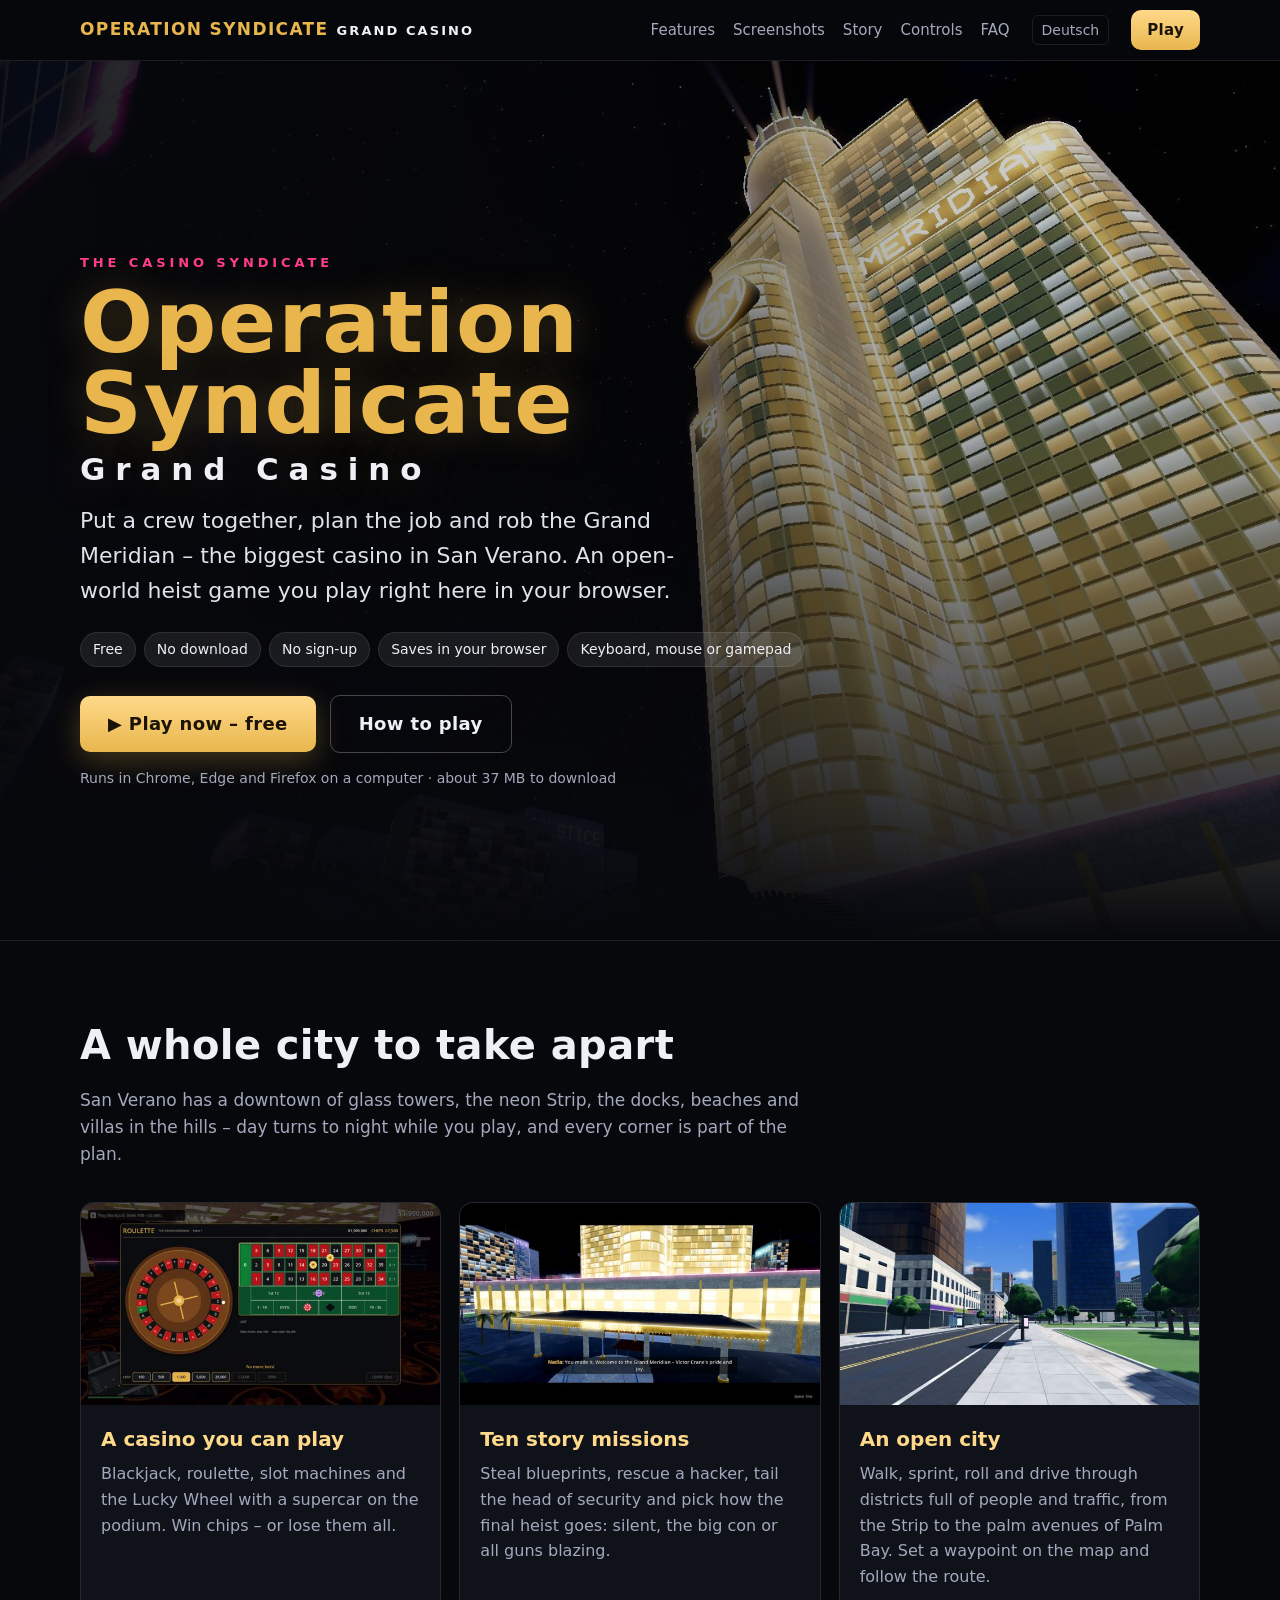
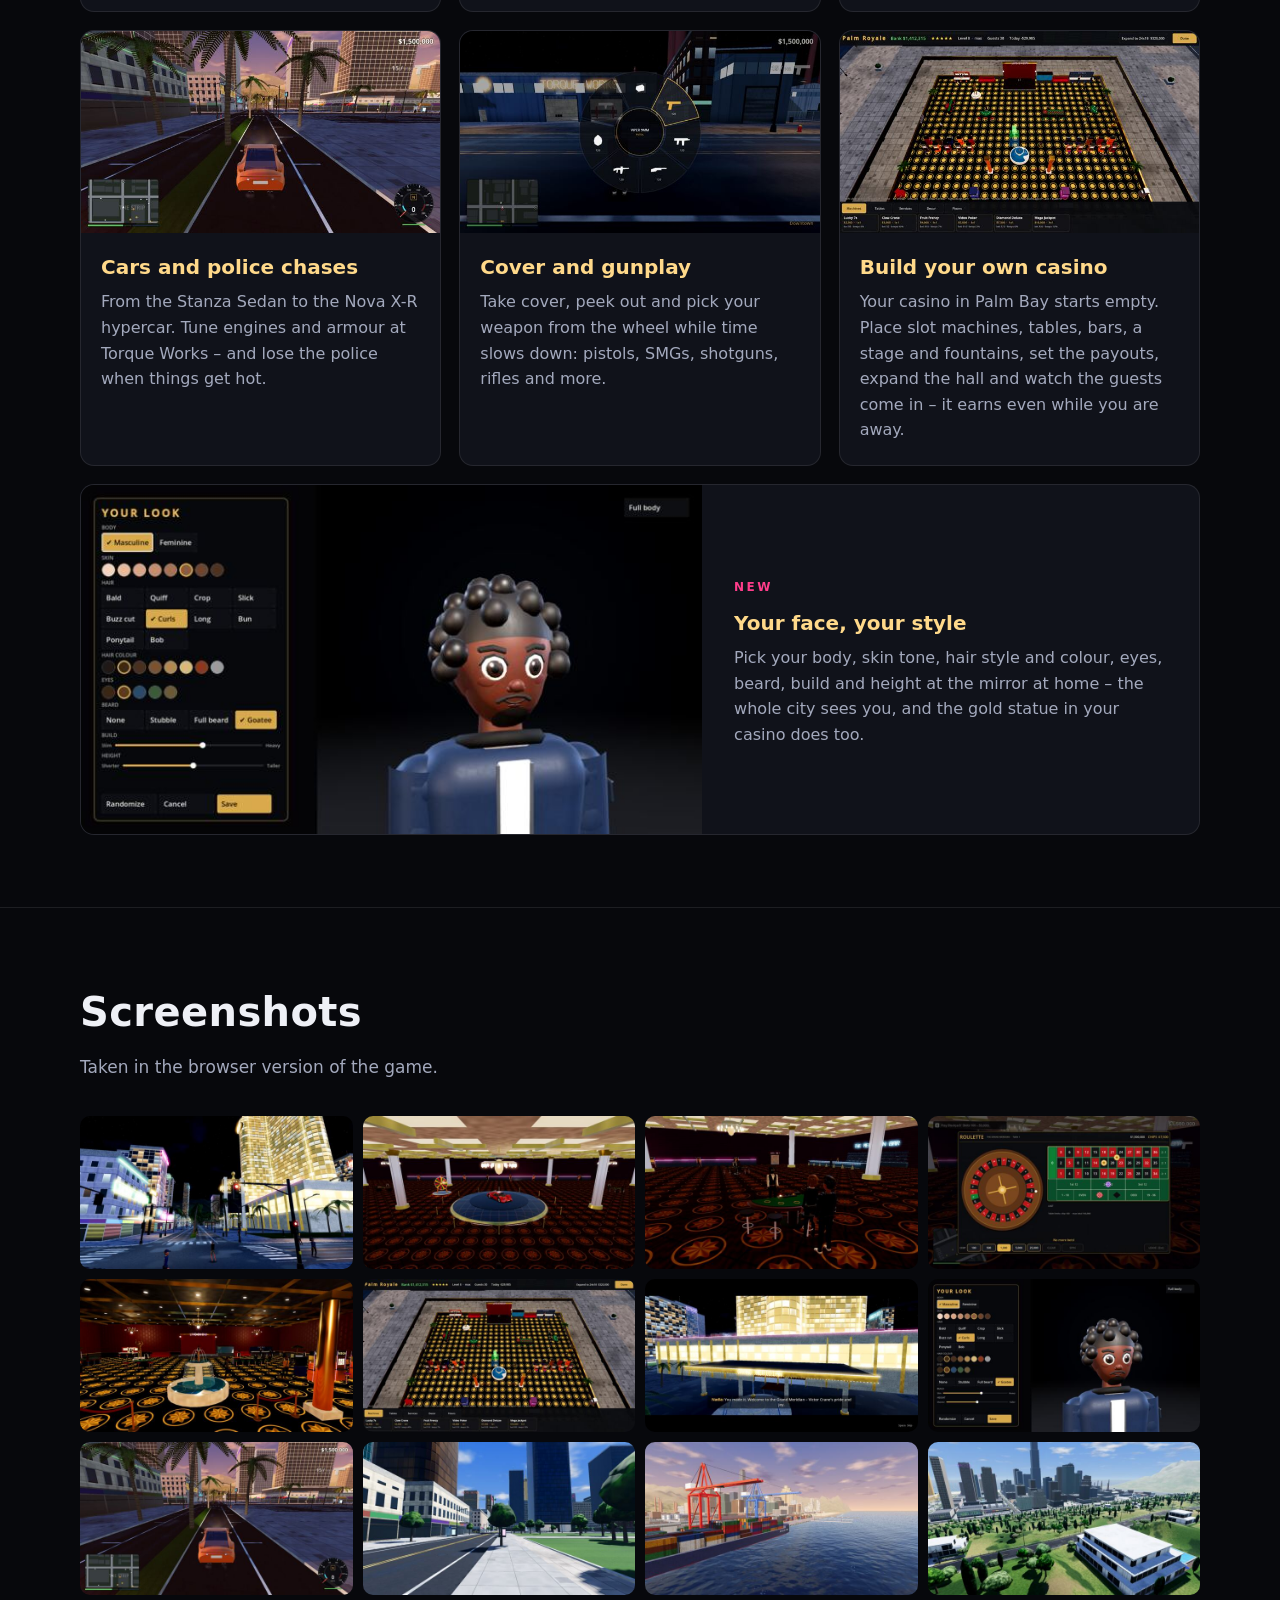
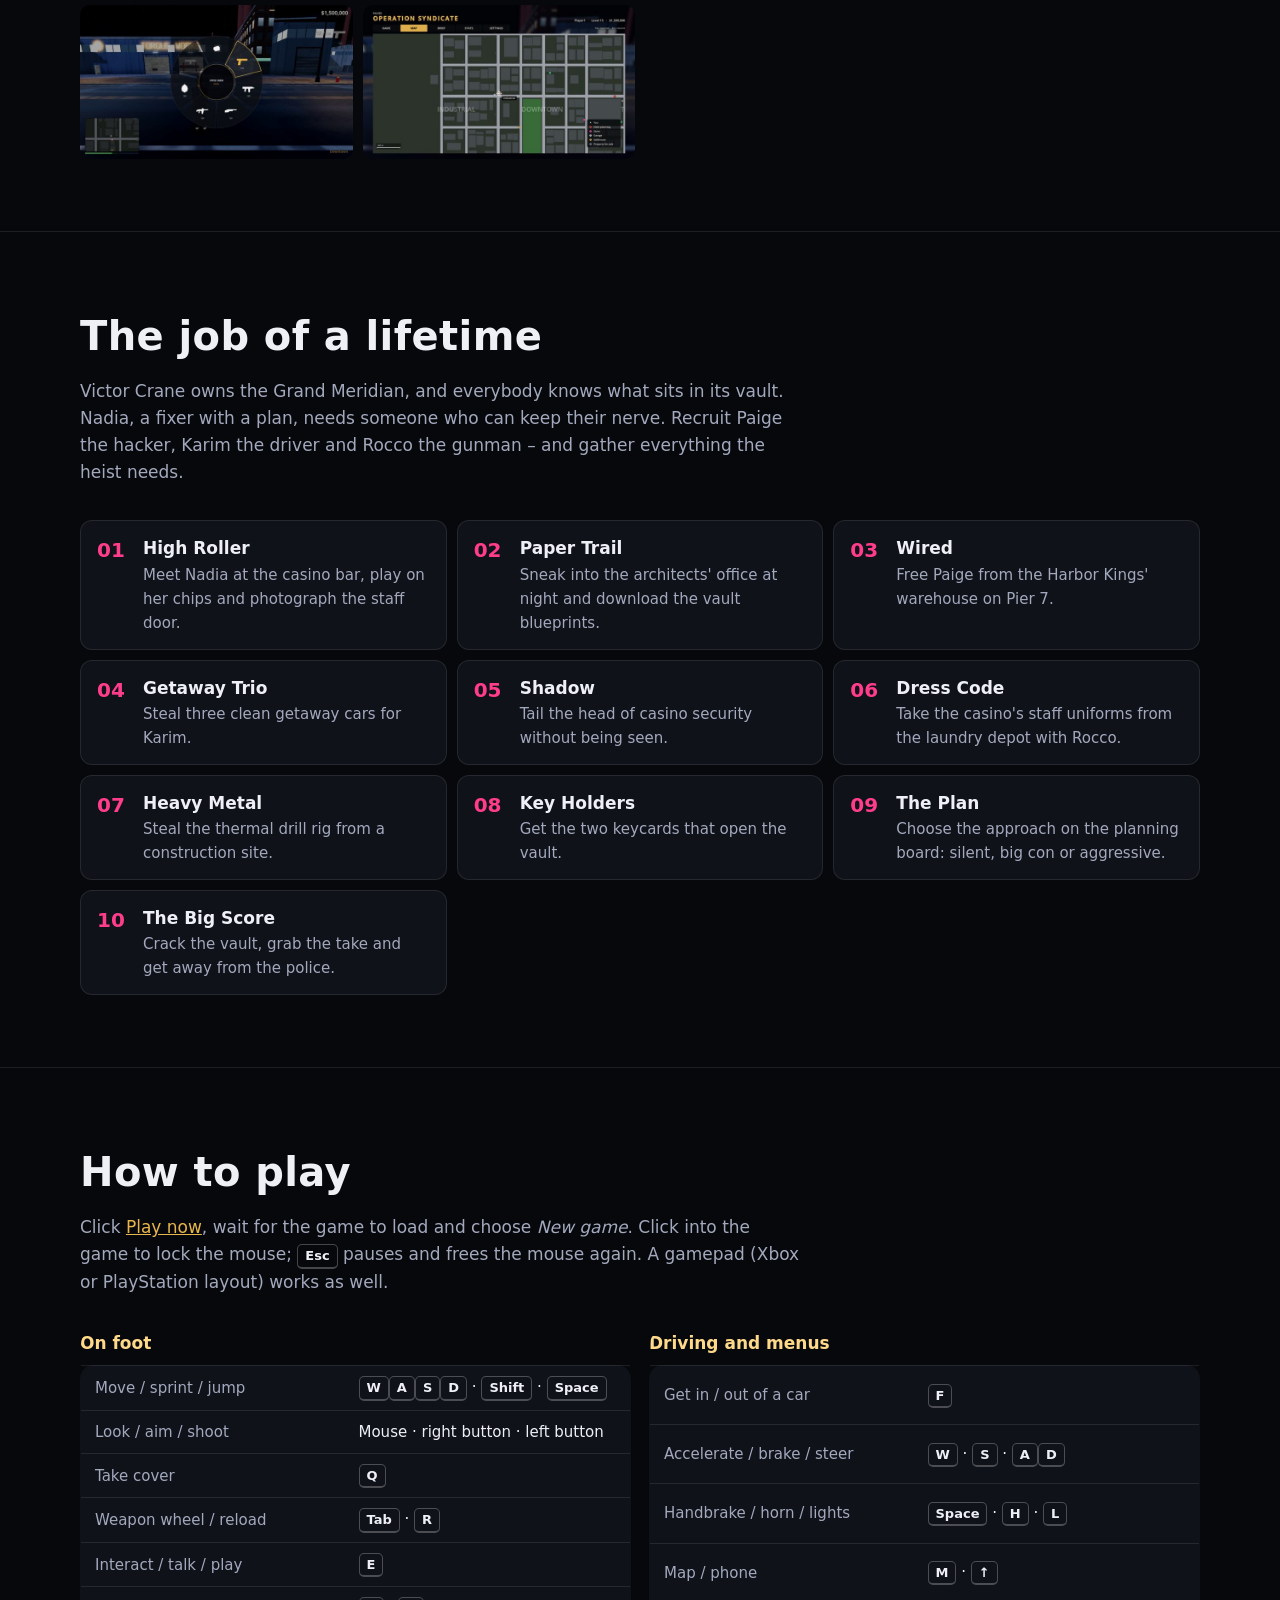
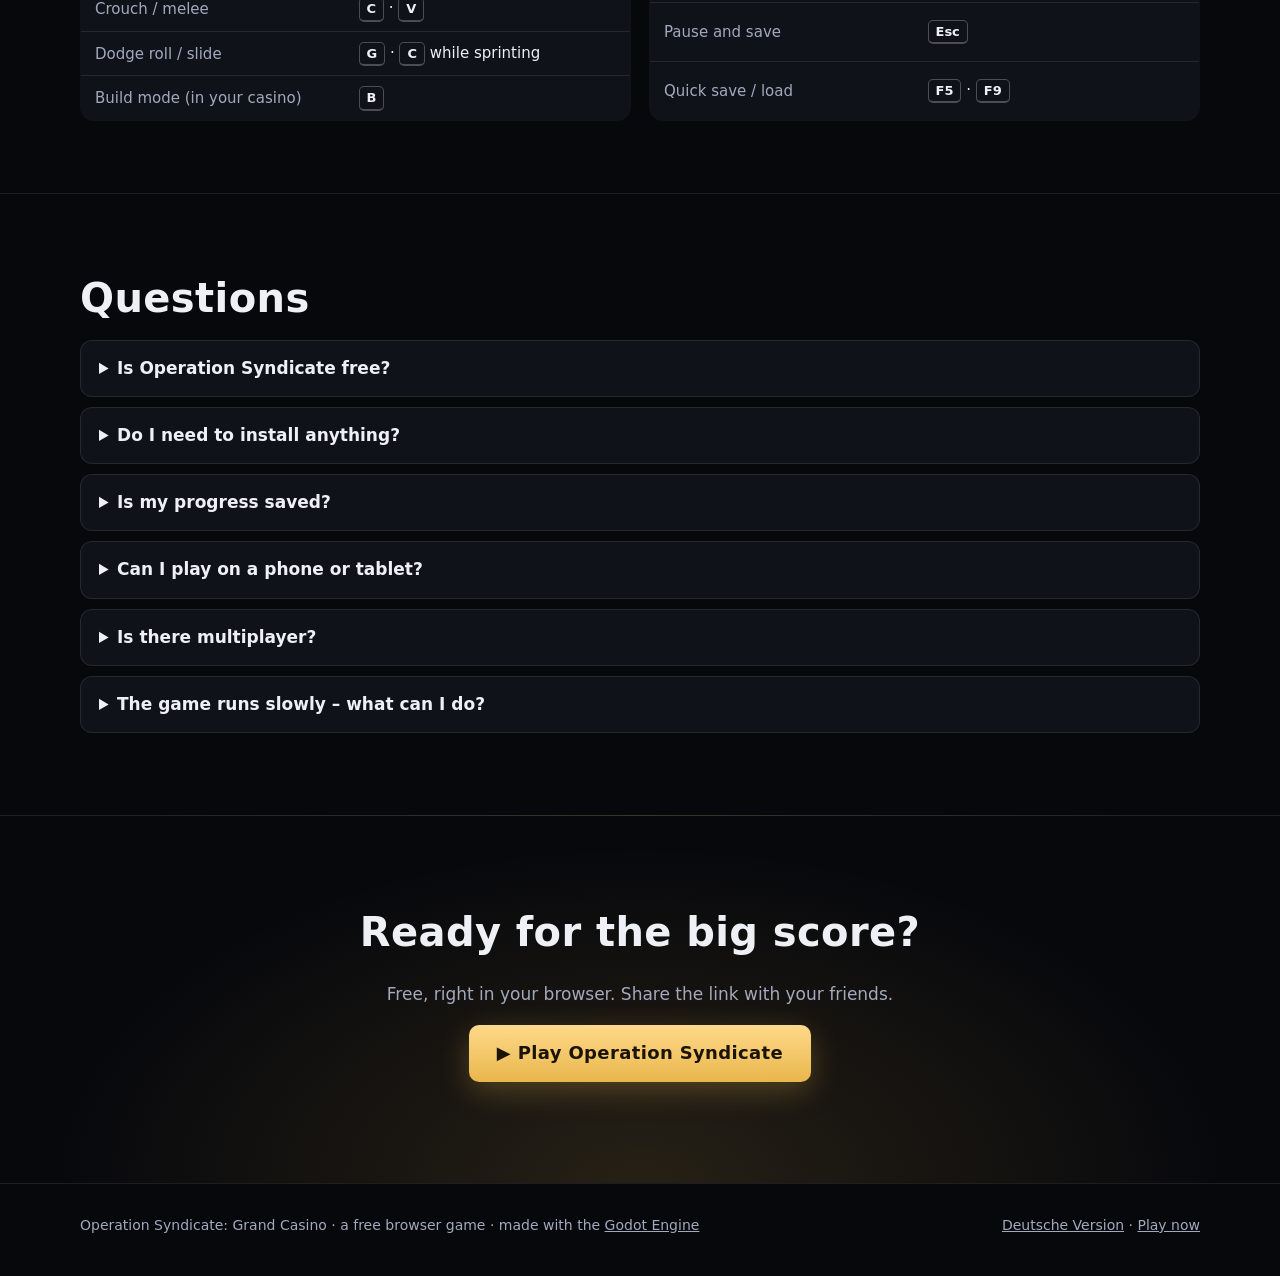
==== commit 25e42d8e: "Update: new characters with faces, character creator, low supercars, tyres clear the bodywork, brows" ====
--- a/index.html
+++ b/index.html
@@ -37,7 +37,7 @@
 	"alternateName": "Operation Syndicate",
 	"url": "https://assmannjuri2012-art.github.io/",
 	"image": "https://assmannjuri2012-art.github.io/img/og.jpg",
-	"screenshot": ["https://assmannjuri2012-art.github.io/img/strip-night.jpg", "https://assmannjuri2012-art.github.io/img/casino-floor.jpg", "https://assmannjuri2012-art.github.io/img/blackjack.jpg", "https://assmannjuri2012-art.github.io/img/roulette.jpg", "https://assmannjuri2012-art.github.io/img/my-casino.jpg", "https://assmannjuri2012-art.github.io/img/builder.jpg", "https://assmannjuri2012-art.github.io/img/cutscene.jpg", "https://assmannjuri2012-art.github.io/img/car-sunset.jpg", "https://assmannjuri2012-art.github.io/img/downtown-day.jpg", "https://assmannjuri2012-art.github.io/img/docks-sunset.jpg", "https://assmannjuri2012-art.github.io/img/hillcrest.jpg", "https://assmannjuri2012-art.github.io/img/weapon-wheel.jpg", "https://assmannjuri2012-art.github.io/img/map.jpg"],
+	"screenshot": ["https://assmannjuri2012-art.github.io/img/strip-night.jpg", "https://assmannjuri2012-art.github.io/img/casino-floor.jpg", "https://assmannjuri2012-art.github.io/img/blackjack.jpg", "https://assmannjuri2012-art.github.io/img/roulette.jpg", "https://assmannjuri2012-art.github.io/img/my-casino.jpg", "https://assmannjuri2012-art.github.io/img/builder.jpg", "https://assmannjuri2012-art.github.io/img/cutscene.jpg", "https://assmannjuri2012-art.github.io/img/creator.jpg", "https://assmannjuri2012-art.github.io/img/car-sunset.jpg", "https://assmannjuri2012-art.github.io/img/downtown-day.jpg", "https://assmannjuri2012-art.github.io/img/docks-sunset.jpg", "https://assmannjuri2012-art.github.io/img/hillcrest.jpg", "https://assmannjuri2012-art.github.io/img/weapon-wheel.jpg", "https://assmannjuri2012-art.github.io/img/map.jpg"],
 	"description": "An open-world heist game you play free in your browser: ten story missions, a playable casino, your own casino to build, cars, police chases and gunplay in the city of San Verano.",
 	"genre": ["Action", "Open world", "Heist", "Third-person shooter", "Driving"],
 	"gamePlatform": ["Web browser", "PC"],
@@ -46,7 +46,7 @@
 	"playMode": "SinglePlayer",
 	"inLanguage": "en",
 	"isAccessibleForFree": true,
-	"datePublished": "2026-10-16",
+	"datePublished": "2026-10-18",
 	"offers": { "@type": "Offer", "price": "0", "priceCurrency": "EUR", "availability": "https://schema.org/InStock", "url": "https://assmannjuri2012-art.github.io/play/" },
 	"potentialAction": { "@type": "PlayAction", "target": "https://assmannjuri2012-art.github.io/play/" }
 }
@@ -110,6 +110,7 @@
 			<article class="card"><img src="img/f-cars.jpg" alt="A sports car on the Strip at sunset" loading="lazy" width="640" height="360"><div class="body"><h3>Cars and police chases</h3><p>From the Stanza Sedan to the Nova X-R hypercar. Tune engines and armour at Torque Works – and lose the police when things get hot.</p></div></article>
 			<article class="card"><img src="img/f-action.jpg" alt="The weapon wheel open on a street at night" loading="lazy" width="640" height="360"><div class="body"><h3>Cover and gunplay</h3><p>Take cover, peek out and pick your weapon from the wheel while time slows down: pistols, SMGs, shotguns, rifles and more.</p></div></article>
 			<article class="card"><img src="img/f-builder.jpg" alt="Build mode in your own casino: the catalog and a slot machine being placed" loading="lazy" width="640" height="360"><div class="body"><h3>Build your own casino</h3><p>Your casino in Palm Bay starts empty. Place slot machines, tables, bars, a stage and fountains, set the payouts, expand the hall and watch the guests come in – it earns even while you are away.</p></div></article>
+			<article class="card wide"><img src="img/f-creator.jpg" alt="The character creator: a face close-up with hair, skin and beard options" loading="lazy" width="640" height="360"><div class="body"><span class="new">New</span><h3>Your face, your style</h3><p>Pick your body, skin tone, hair style and colour, eyes, beard, build and height at the mirror at home – the whole city sees you, and the gold statue in your casino does too.</p></div></article>
 		</div>
 	</div>
 </section>
@@ -126,6 +127,7 @@
 			<button type="button" data-full="img/my-casino.jpg"><img src="img/t-my-casino.jpg" alt="Your own casino in Palm Bay, full of guests" loading="lazy" width="640" height="360"></button>
 			<button type="button" data-full="img/builder.jpg"><img src="img/t-builder.jpg" alt="Build mode: place machines, tables and decor" loading="lazy" width="640" height="360"></button>
 			<button type="button" data-full="img/cutscene.jpg"><img src="img/t-cutscene.jpg" alt="Mission 1 begins: Nadia at the Grand Meridian" loading="lazy" width="640" height="360"></button>
+			<button type="button" data-full="img/creator.jpg"><img src="img/t-creator.jpg" alt="The character creator: your face, hair and body" loading="lazy" width="640" height="360"></button>
 			<button type="button" data-full="img/car-sunset.jpg"><img src="img/t-car-sunset.jpg" alt="A sports car on the Strip at sunset" loading="lazy" width="640" height="360"></button>
 			<button type="button" data-full="img/downtown-day.jpg"><img src="img/t-downtown-day.jpg" alt="Downtown towers by day" loading="lazy" width="640" height="360"></button>
 			<button type="button" data-full="img/docks-sunset.jpg"><img src="img/t-docks-sunset.jpg" alt="The docks at sunset" loading="lazy" width="640" height="360"></button>
--- a/site.css
+++ b/site.css
@@ -102,6 +102,10 @@
 .card .body { padding: 18px 20px 22px; }
 .card h3 { margin: 0 0 6px; font-size: 20px; color: var(--gold-2); }
 .card p { margin: 0; color: var(--dim); font-size: 16px; }
+/* The newest feature: one card across the whole row, picture beside the text. */
+.card.wide { grid-column: 1 / -1; display: grid; grid-template-columns: minmax(0, 1.25fr) minmax(0, 1fr); align-items: center; }
+.card.wide .body { padding: 26px 32px; }
+.card .new { display: inline-block; margin: 0 0 10px; color: var(--pink); font-weight: 800; letter-spacing: 0.2em; font-size: 12px; text-transform: uppercase; }
 
 /* Gallery */
 .gallery { display: grid; gap: 10px; grid-template-columns: repeat(auto-fill, minmax(260px, 1fr)); }
@@ -164,6 +168,8 @@
 	section { padding: 54px 0; }
 	.hero .wrap { padding-bottom: 40px; padding-top: 90px; }
 	ol.missions, .grid { grid-template-columns: 1fr; }
+	.card.wide { display: block; }
+	.card.wide .body { padding: 18px 20px 22px; }
 	.gallery { grid-template-columns: repeat(2, 1fr); gap: 8px; }
 	td { padding: 8px 10px; }
 }
